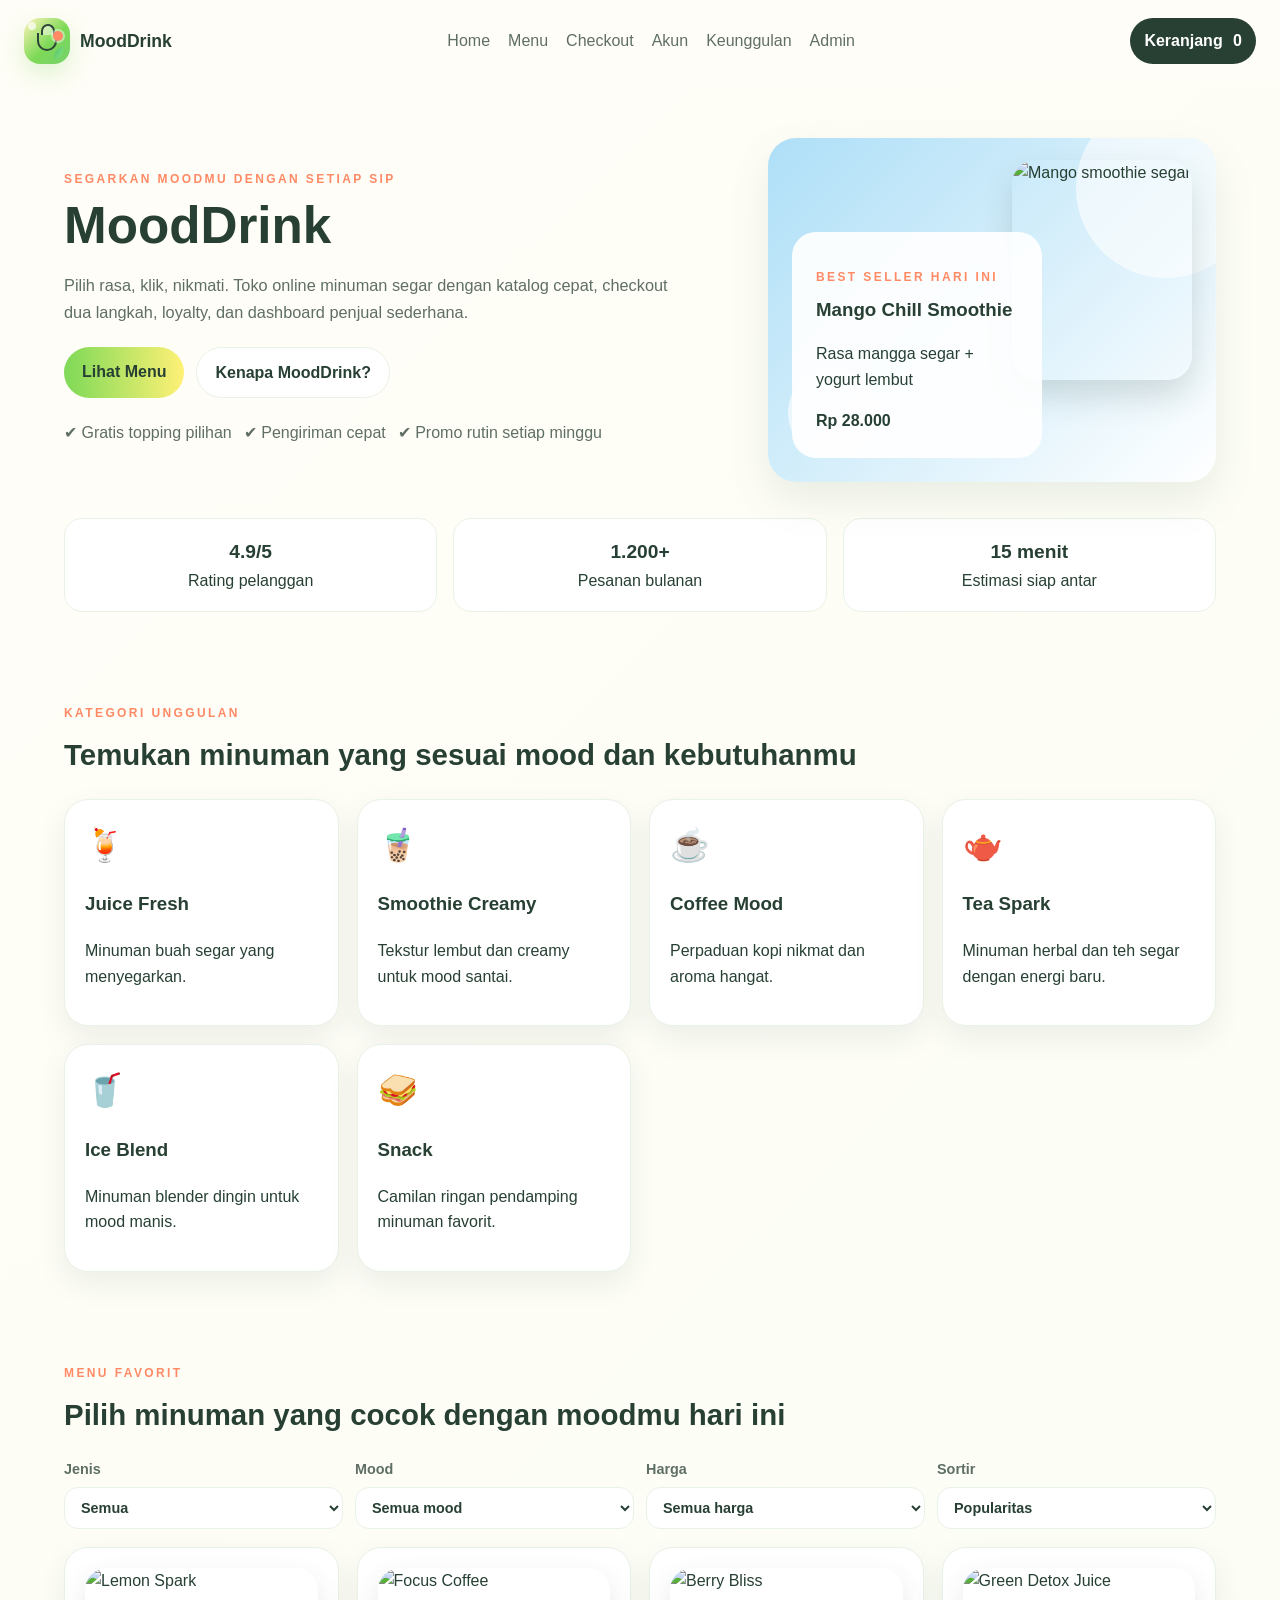
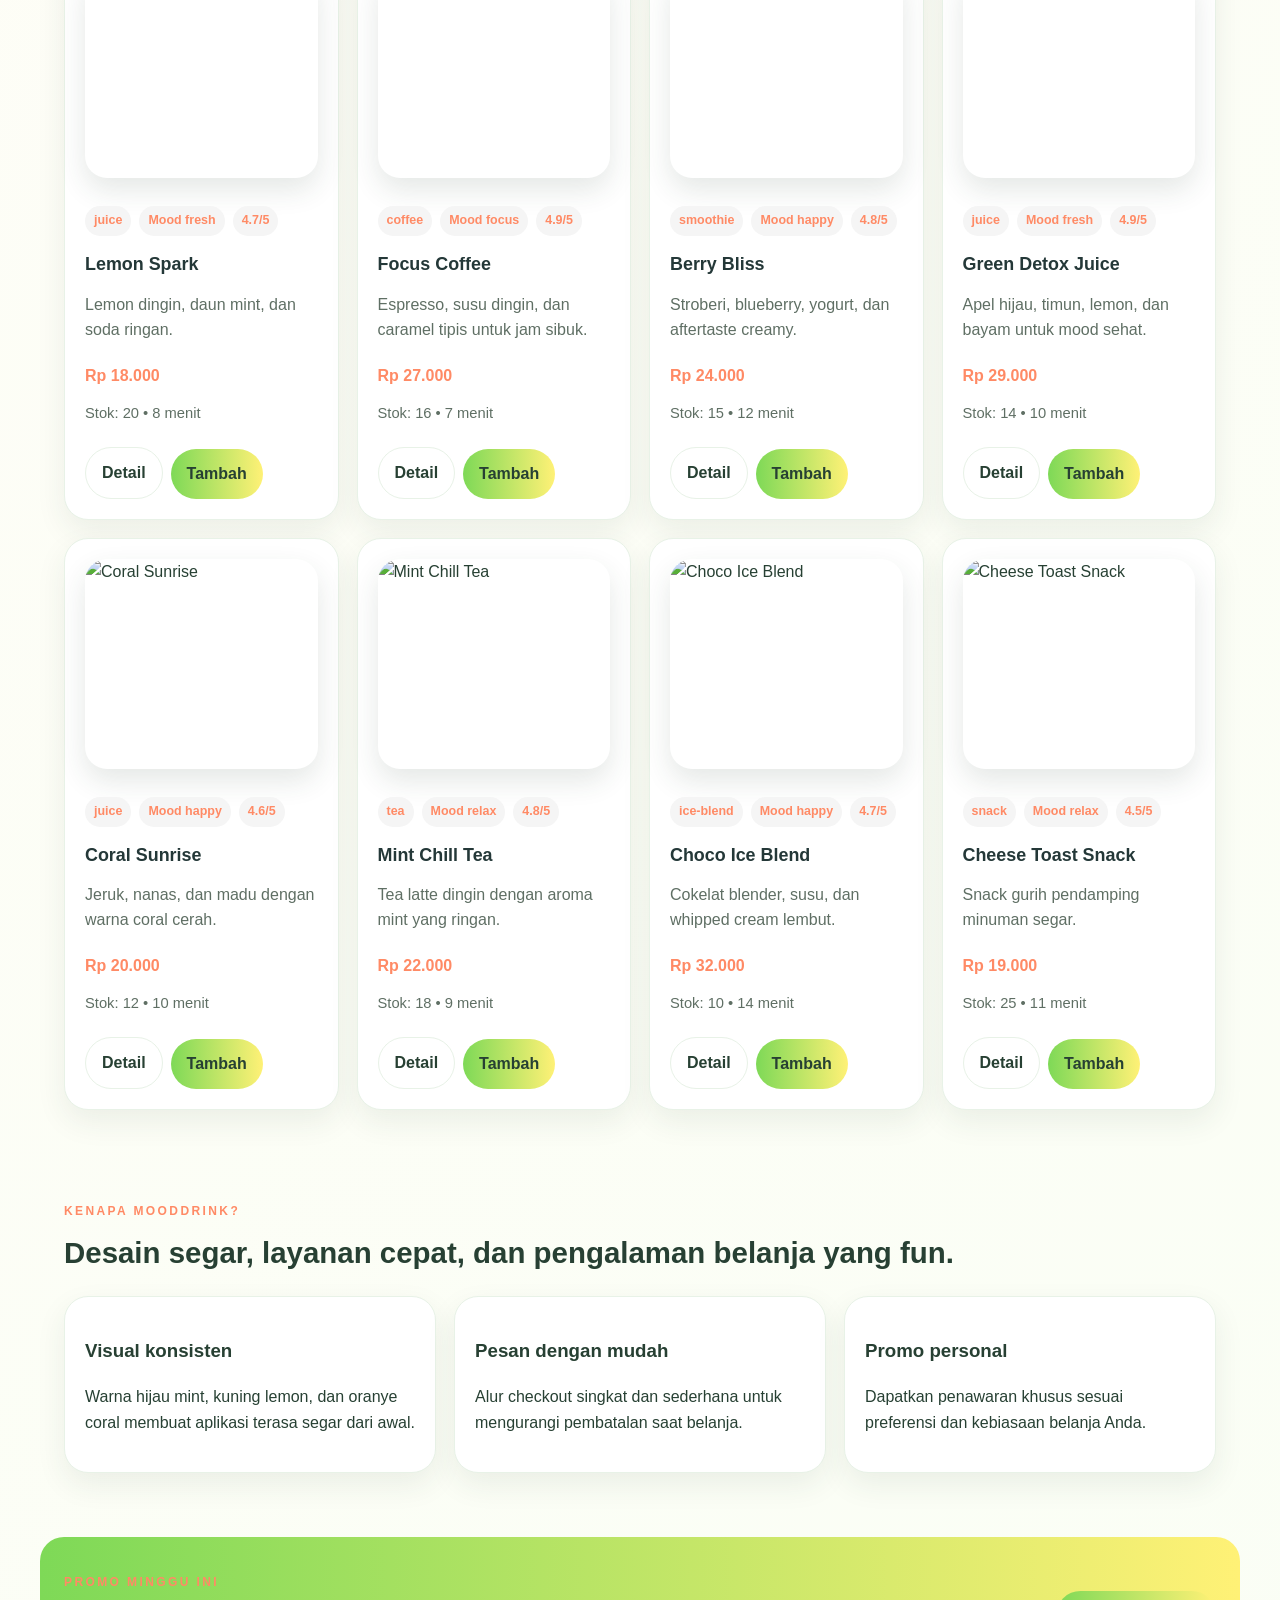
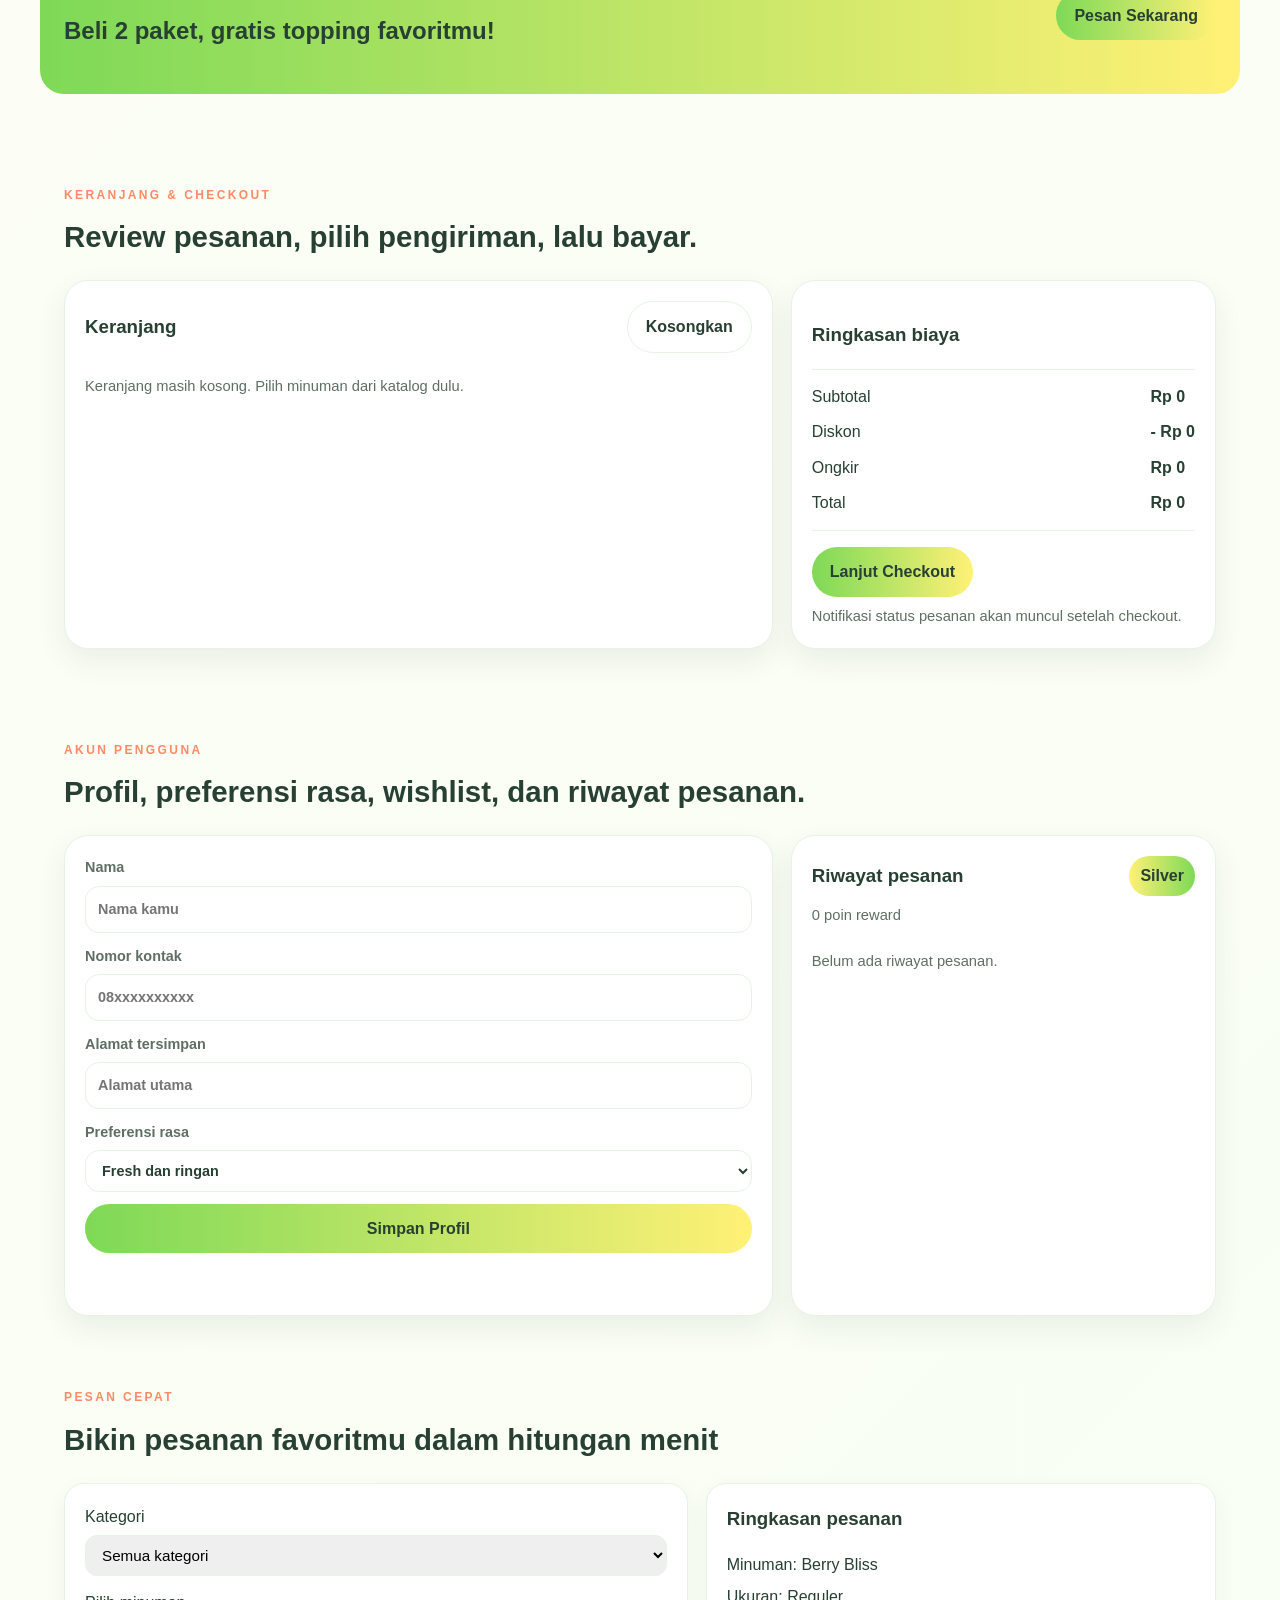
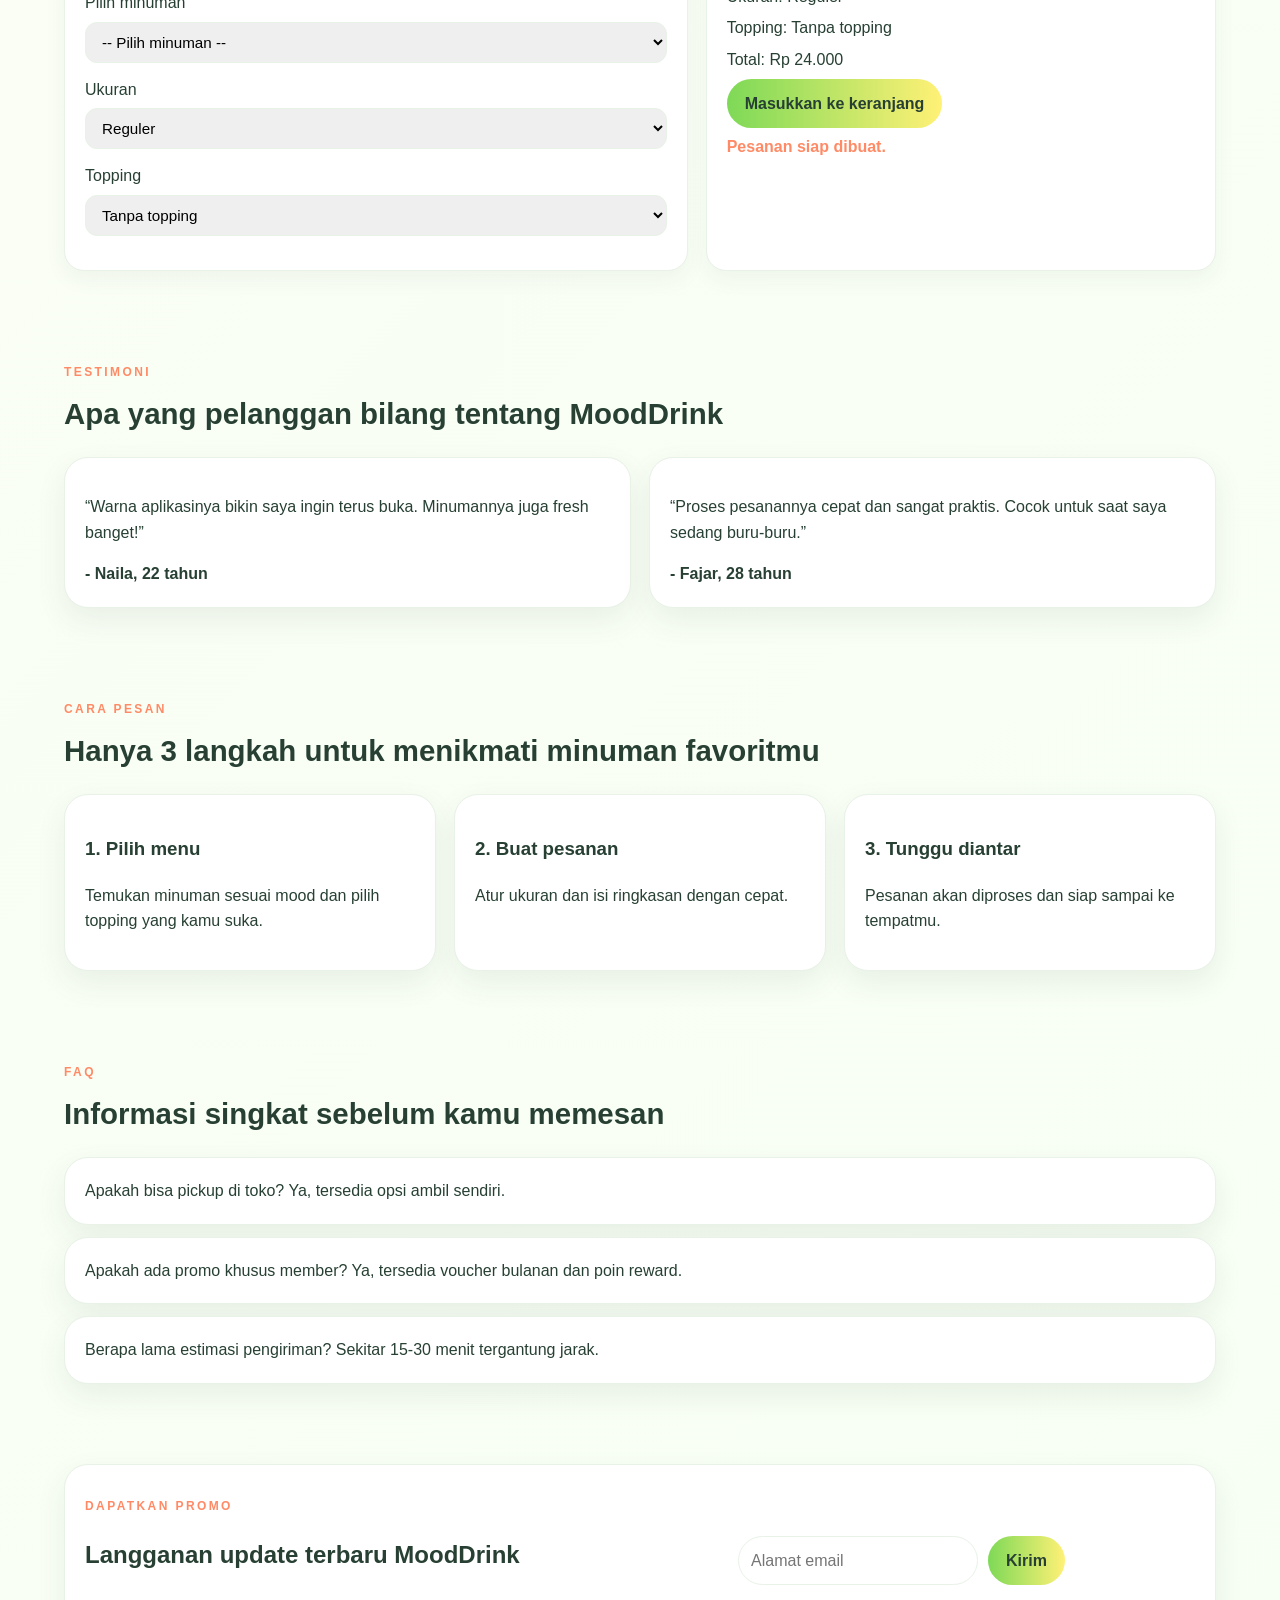
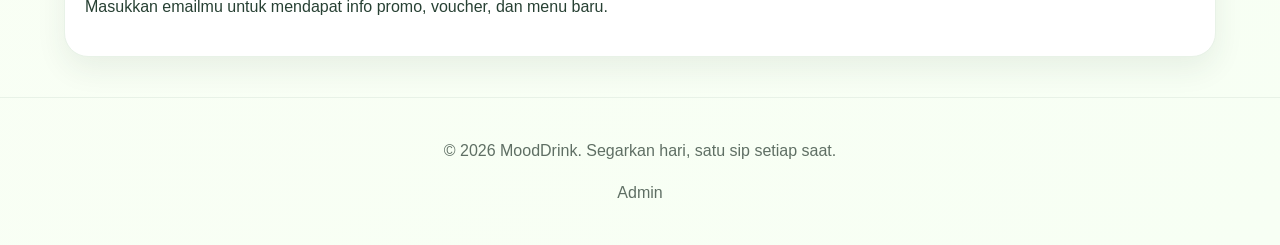
==== lamdingpage/index.html @ 5b359b13 "feat(admin): add admin panel with product and order management - Implement admin login with password" ====
<!DOCTYPE html>
<html lang="id">
  <head>
    <meta charset="UTF-8" />
    <meta name="viewport" content="width=device-width, initial-scale=1.0" />
    <title>MoodDrink | Minuman Segar, Mood Bahagia</title>
    <meta
      name="description"
      content="MoodDrink adalah toko online minuman segar dengan desain warna ceria, menu variatif, dan pemesanan praktis."
    />
    <link rel="stylesheet" href="styles.css" />
  </head>
  <body>
    <header class="topbar">
      <a class="brand" href="#home">
        <span class="brand-mark" aria-label="MoodDrink logo">
          <span class="brand-mark-cup"></span>
        </span>
        <span>MoodDrink</span>
      </a>
      <button class="menu-toggle" aria-label="Buka menu">☰</button>
      <nav class="nav-links">
        <a href="#home">Home</a>
        <a href="#menu">Menu</a>
        <a href="#checkout">Checkout</a>
        <a href="#akun">Akun</a>
        <a href="#keunggulan">Keunggulan</a>
        <a href="admin.html">Admin</a>
      </nav>
      <button class="cart-pill" id="cart-trigger" type="button">Keranjang <span id="cart-count">0</span></button>
    </header>

    <main id="home">
      <section class="hero">
        <div class="hero-copy">
          <p class="eyebrow">Segarkan moodmu dengan setiap sip</p>
          <h1>MoodDrink</h1>
          <p class="hero-text">
            Pilih rasa, klik, nikmati. Toko online minuman segar dengan katalog cepat, checkout dua langkah, loyalty, dan dashboard penjual sederhana.
          </p>
          <div class="hero-actions">
            <a class="btn btn-primary" href="#menu">Lihat Menu</a>
            <a class="btn btn-secondary" href="#keunggulan">Kenapa MoodDrink?</a>
          </div>
          <ul class="hero-highlights">
            <li>✔ Gratis topping pilihan</li>
            <li>✔ Pengiriman cepat</li>
            <li>✔ Promo rutin setiap minggu</li>
          </ul>
        </div>
        <div class="hero-card">
          <img class="hero-product-image" src="https://images.unsplash.com/photo-1622597467836-f3285f2131b8?auto=format&fit=crop&w=700&q=80" alt="Mango smoothie segar" />
          <div class="drink-bubble bubble-large"></div>
          <div class="drink-bubble bubble-small"></div>
          <div class="hero-card-inner">
            <p class="eyebrow">Best Seller Hari Ini</p>
            <h3>Mango Chill Smoothie</h3>
            <p>Rasa mangga segar + yogurt lembut</p>
            <strong>Rp 28.000</strong>
          </div>
        </div>
      </section>

      <section class="stats">
        <div><strong>4.9/5</strong><span>Rating pelanggan</span></div>
        <div><strong>1.200+</strong><span>Pesanan bulanan</span></div>
        <div><strong>15 menit</strong><span>Estimasi siap antar</span></div>
      </section>

      <section class="section categories-section">
        <div class="section-heading">
          <p class="eyebrow">Kategori unggulan</p>
          <h2>Temukan minuman yang sesuai mood dan kebutuhanmu</h2>
        </div>
        <div class="category-grid">
          <article class="category-card">
            <div class="category-icon">🍹</div>
            <h3>Juice Fresh</h3>
            <p>Minuman buah segar yang menyegarkan.</p>
          </article>
          <article class="category-card">
            <div class="category-icon">🧋</div>
            <h3>Smoothie Creamy</h3>
            <p>Tekstur lembut dan creamy untuk mood santai.</p>
          </article>
          <article class="category-card">
            <div class="category-icon">☕</div>
            <h3>Coffee Mood</h3>
            <p>Perpaduan kopi nikmat dan aroma hangat.</p>
          </article>
          <article class="category-card">
            <div class="category-icon">🫖</div>
            <h3>Tea Spark</h3>
            <p>Minuman herbal dan teh segar dengan energi baru.</p>
          </article>
          <article class="category-card">
            <div class="category-icon">🥤</div>
            <h3>Ice Blend</h3>
            <p>Minuman blender dingin untuk mood manis.</p>
          </article>
          <article class="category-card">
            <div class="category-icon">🥪</div>
            <h3>Snack</h3>
            <p>Camilan ringan pendamping minuman favorit.</p>
          </article>
        </div>
      </section>

      <section id="menu" class="section">
        <div class="section-heading">
          <p class="eyebrow">Menu favorit</p>
          <h2>Pilih minuman yang cocok dengan moodmu hari ini</h2>
        </div>
        <div class="catalog-toolbar" aria-label="Filter katalog">
          <label>
            Jenis
            <select id="catalog-category">
              <option value="">Semua</option>
              <option value="juice">Juice</option>
              <option value="smoothie">Smoothie</option>
              <option value="coffee">Coffee</option>
              <option value="tea">Tea</option>
              <option value="ice-blend">Ice Blend</option>
              <option value="snack">Snack</option>
            </select>
          </label>
          <label>
            Mood
            <select id="catalog-mood">
              <option value="">Semua mood</option>
              <option value="fresh">Fresh</option>
              <option value="focus">Focus</option>
              <option value="relax">Relax</option>
              <option value="happy">Happy</option>
            </select>
          </label>
          <label>
            Harga
            <select id="catalog-price">
              <option value="">Semua harga</option>
              <option value="under-20000">Di bawah Rp 20.000</option>
              <option value="20000-30000">Rp 20.000 - Rp 30.000</option>
              <option value="above-30000">Di atas Rp 30.000</option>
            </select>
          </label>
          <label>
            Sortir
            <select id="catalog-sort">
              <option value="popular">Popularitas</option>
              <option value="new">Terbaru</option>
              <option value="price-low">Harga termurah</option>
              <option value="price-high">Harga tertinggi</option>
              <option value="rating">Rating</option>
            </select>
          </label>
        </div>
        <div class="product-grid" id="product-grid">
          <!-- product cards will be rendered here dynamically -->
        </div>
      </section>

      <section id="keunggulan" class="section features-section">
        <div class="section-heading">
          <p class="eyebrow">Kenapa MoodDrink?</p>
          <h2>Desain segar, layanan cepat, dan pengalaman belanja yang fun.</h2>
        </div>
        <div class="feature-grid">
          <article class="feature-card">
            <h3>Visual konsisten</h3>
            <p>Warna hijau mint, kuning lemon, dan oranye coral membuat aplikasi terasa segar dari awal.</p>
          </article>
          <article class="feature-card">
            <h3>Pesan dengan mudah</h3>
            <p>Alur checkout singkat dan sederhana untuk mengurangi pembatalan saat belanja.</p>
          </article>
          <article class="feature-card">
            <h3>Promo personal</h3>
            <p>Dapatkan penawaran khusus sesuai preferensi dan kebiasaan belanja Anda.</p>
          </article>
        </div>
      </section>

      <section id="order" class="promo-banner">
        <div>
          <p class="eyebrow">Promo minggu ini</p>
          <h2>Beli 2 paket, gratis topping favoritmu!</h2>
        </div>
        <a class="btn btn-primary" href="#home">Pesan Sekarang</a>
      </section>

      <section id="checkout" class="section checkout-section">
        <div class="section-heading">
          <p class="eyebrow">Keranjang & checkout</p>
          <h2>Review pesanan, pilih pengiriman, lalu bayar.</h2>
        </div>
        <div class="checkout-layout">
          <div class="cart-panel">
            <div class="panel-title-row">
              <h3>Keranjang</h3>
              <button class="btn btn-secondary" id="clear-cart-btn" type="button">Kosongkan</button>
            </div>
            <div id="cart-list" class="cart-list"></div>
          </div>
          <div class="checkout-card">
            <h3>Ringkasan biaya</h3>
            <div class="price-lines">
              <span>Subtotal</span><strong id="cart-subtotal">Rp 0</strong>
              <span>Diskon</span><strong id="cart-discount">Rp 0</strong>
              <span>Ongkir</span><strong id="cart-delivery">Rp 0</strong>
              <span>Total</span><strong id="cart-grand-total">Rp 0</strong>
            </div>
            <button class="btn btn-primary" id="checkout-trigger" type="button">Lanjut Checkout</button>
            <p class="mini-note" id="notification-message">Notifikasi status pesanan akan muncul setelah checkout.</p>
          </div>
        </div>
      </section>

      <section id="akun" class="section account-section">
        <div class="section-heading">
          <p class="eyebrow">Akun pengguna</p>
          <h2>Profil, preferensi rasa, wishlist, dan riwayat pesanan.</h2>
        </div>
        <div class="account-layout">
          <form id="profile-form" class="profile-card">
            <label>Nama
              <input type="text" name="profileName" placeholder="Nama kamu" />
            </label>
            <label>Nomor kontak
              <input type="tel" name="profilePhone" placeholder="08xxxxxxxxxx" />
            </label>
            <label>Alamat tersimpan
              <input type="text" name="profileAddress" placeholder="Alamat utama" />
            </label>
            <label>Preferensi rasa
              <select name="profileTaste">
                <option value="fresh">Fresh dan ringan</option>
                <option value="creamy">Creamy</option>
                <option value="coffee">Kopi kuat</option>
                <option value="less-sugar">Less sugar</option>
              </select>
            </label>
            <button class="btn btn-primary" type="submit">Simpan Profil</button>
            <p class="order-message" id="profile-message"></p>
          </form>
          <div class="history-card">
            <div class="panel-title-row">
              <h3>Riwayat pesanan</h3>
              <span class="loyalty-badge" id="loyalty-badge">Silver</span>
            </div>
            <p class="mini-note" id="points-summary">0 poin reward</p>
            <div id="history-list" class="history-list"></div>
          </div>
        </div>
      </section>

      <section class="section order-section">
        <div class="section-heading">
          <p class="eyebrow">Pesan cepat</p>
          <h2>Bikin pesanan favoritmu dalam hitungan menit</h2>
        </div>
        <div class="order-layout">
          <div class="order-panel">
            <div class="select-group">
              <label for="category-select">Kategori</label>
              <select id="category-select">
                <option value="">Semua kategori</option>
                <option value="juice">Juice Fresh</option>
                <option value="smoothie">Smoothie Creamy</option>
                <option value="coffee">Coffee Mood</option>
                <option value="tea">Tea Spark</option>
                <option value="ice-blend">Ice Blend</option>
                <option value="snack">Snack</option>
              </select>
            </div>
            <div class="select-group">
              <label for="drink-select">Pilih minuman</label>
              <select id="drink-select">
                <option value="">-- Pilih minuman --</option>
              </select>
            </div>
            <div class="select-group">
              <label for="size-select">Ukuran</label>
              <select id="size-select">
                <option value="regular">Reguler</option>
                <option value="large">Large (+Rp 4.000)</option>
              </select>
            </div>
            <div class="select-group">
              <label for="topping-select">Topping</label>
              <select id="topping-select">
                <option value="none">Tanpa topping</option>
                <option value="boba">Boba (+Rp 3.000)</option>
                <option value="cream">Whipped Cream (+Rp 5.000)</option>
                <option value="jelly">Fruit Jelly (+Rp 4.000)</option>
              </select>
            </div>
          </div>
          <div class="order-summary">
            <h3>Ringkasan pesanan</h3>
            <p id="summary-item">Minuman: Berry Bliss</p>
            <p id="summary-size">Ukuran: Reguler</p>
            <p id="summary-topping">Topping: Tanpa topping</p>
            <p id="summary-total">Total: Rp 24.000</p>
            <button class="btn btn-primary" id="add-order-btn" type="button">Masukkan ke keranjang</button>
            <p id="order-message" class="order-message">Pesanan siap dibuat.</p>
          </div>
        </div>
      </section>

      <section id="testimoni" class="section">
        <div class="section-heading">
          <p class="eyebrow">Testimoni</p>
          <h2>Apa yang pelanggan bilang tentang MoodDrink</h2>
        </div>
        <div class="testimonial-grid">
          <article class="testimonial-card">
            <p>“Warna aplikasinya bikin saya ingin terus buka. Minumannya juga fresh banget!”</p>
            <strong>- Naila, 22 tahun</strong>
          </article>
          <article class="testimonial-card">
            <p>“Proses pesanannya cepat dan sangat praktis. Cocok untuk saat saya sedang buru-buru.”</p>
            <strong>- Fajar, 28 tahun</strong>
          </article>
        </div>
      </section>

      <section class="section steps-section">
        <div class="section-heading">
          <p class="eyebrow">Cara pesan</p>
          <h2>Hanya 3 langkah untuk menikmati minuman favoritmu</h2>
        </div>
        <div class="step-grid">
          <article class="step-card">
            <h3>1. Pilih menu</h3>
            <p>Temukan minuman sesuai mood dan pilih topping yang kamu suka.</p>
          </article>
          <article class="step-card">
            <h3>2. Buat pesanan</h3>
            <p>Atur ukuran dan isi ringkasan dengan cepat.</p>
          </article>
          <article class="step-card">
            <h3>3. Tunggu diantar</h3>
            <p>Pesanan akan diproses dan siap sampai ke tempatmu.</p>
          </article>
        </div>
      </section>

      <section class="section faq-section">
        <div class="section-heading">
          <p class="eyebrow">FAQ</p>
          <h2>Informasi singkat sebelum kamu memesan</h2>
        </div>
        <div class="faq-list">
          <div class="faq-item">Apakah bisa pickup di toko? Ya, tersedia opsi ambil sendiri.</div>
          <div class="faq-item">Apakah ada promo khusus member? Ya, tersedia voucher bulanan dan poin reward.</div>
          <div class="faq-item">Berapa lama estimasi pengiriman? Sekitar 15-30 menit tergantung jarak.</div>
        </div>
      </section>

      <section class="section newsletter-section">
        <div class="newsletter-card">
          <div>
            <p class="eyebrow">Dapatkan promo</p>
            <h2>Langganan update terbaru MoodDrink</h2>
            <p>Masukkan emailmu untuk mendapat info promo, voucher, dan menu baru.</p>
          </div>
          <form id="subscribe-form" class="subscribe-form">
            <input type="email" name="email" placeholder="Alamat email" required />
            <button class="btn btn-primary" type="submit">Kirim</button>
          </form>
          <p id="subscribe-message" class="subscribe-message"></p>
        </div>
      </section>
    </main>

    <footer class="footer">
      <p>© <span id="year"></span> MoodDrink. Segarkan hari, satu sip setiap saat.</p>
      <p><a href="admin.html">Admin</a></p>
    </footer>

    <div class="modal-overlay" id="checkout-modal" aria-hidden="true">
      <div class="modal-box">
        <button class="modal-close" id="modal-close" type="button" aria-label="Tutup">×</button>
        <h3>Checkout Ringkas</h3>
        <form id="checkout-form">
          <label>Nama
            <input type="text" name="name" placeholder="Nama penerima" required />
          </label>
          <label>Nomor kontak
            <input type="tel" name="phone" placeholder="Nomor WhatsApp" required />
          </label>
          <label>Alamat
            <input type="text" name="address" placeholder="Alamat lengkap" required />
          </label>
          <label>Metode pengiriman
            <select name="fulfillment" id="fulfillment-select">
              <option value="delivery">Delivery</option>
              <option value="pickup">Pickup di outlet</option>
            </select>
          </label>
          <label>Estimasi jarak
            <select name="distance" id="distance-select">
              <option value="near">0-3 km</option>
              <option value="mid">3-6 km</option>
              <option value="far">6-10 km</option>
            </select>
          </label>
          <label>Kode promo
            <input type="text" name="promo" placeholder="MOODDAY / TOPPING" />
          </label>
          <label>Pembayaran
            <select name="payment">
              <option value="e-wallet">E-Wallet</option>
              <option value="transfer">Transfer Bank</option>
              <option value="cod">COD</option>
              <option value="card">Kartu</option>
            </select>
          </label>
          <div class="checkout-preview" id="checkout-preview">Total sementara: Rp 0</div>
          <button class="btn btn-primary" type="submit">Konfirmasi Pesanan</button>
        </form>
      </div>
    </div>

    <div class="modal-overlay" id="product-modal" aria-hidden="true">
      <div class="modal-box">
        <button class="modal-close" id="product-modal-close" type="button" aria-label="Tutup">×</button>
        <h3 id="product-modal-title">Nama Produk</h3>
        <img id="product-modal-image" class="modal-product-image" src="" alt="" />
        <p id="product-modal-desc">Deskripsi singkat produk.</p>
        <p id="product-modal-meta" class="mini-note">Mood fresh • 15 menit</p>
        <p id="product-modal-price"><strong>Rp 0</strong></p>
        <div class="variant-grid">
          <label>Ukuran
            <select id="modal-size-select">
              <option value="regular">Reguler</option>
              <option value="large">Large (+Rp 4.000)</option>
            </select>
          </label>
          <label>Gula
            <select id="modal-sugar-select">
              <option value="normal">Normal</option>
              <option value="less">Less sugar</option>
              <option value="no-sugar">Tanpa gula</option>
            </select>
          </label>
          <label>Es
            <select id="modal-ice-select">
              <option value="normal">Normal</option>
              <option value="less">Less ice</option>
              <option value="extra">Extra ice</option>
            </select>
          </label>
          <label>Topping
            <select id="modal-topping-select">
              <option value="none">Tanpa topping</option>
              <option value="boba">Boba (+Rp 3.000)</option>
              <option value="cream">Whipped Cream (+Rp 5.000)</option>
              <option value="jelly">Fruit Jelly (+Rp 4.000)</option>
            </select>
          </label>
        </div>
        <div style="display:flex;gap:10px;margin-top:12px;">
          <button class="btn btn-primary modal-add-btn" id="product-modal-add">Tambah ke keranjang</button>
          <button class="btn btn-secondary" id="product-modal-close-2">Tutup</button>
        </div>
      </div>
    </div>

    <script src="script.js"></script>
  </body>
</html>
---- lamdingpage/styles.css ----
:root {
  --mint: #7ed957;
  --lemon: #fff176;
  --coral: #ff8a65;
  --sky: #aedff7;
  --cream: #fffdf7;
  --text: #274033;
  --muted: #5f6f64;
  --border: #e8f2e7;
  --shadow: 0 12px 30px rgba(39, 64, 51, 0.08);
}

* { box-sizing: border-box; }
html { scroll-behavior: smooth; }
body {
  margin: 0;
  font-family: Arial, Helvetica, sans-serif;
  background: linear-gradient(135deg, var(--cream), #f7fff4);
  color: var(--text);
  line-height: 1.6;
}
a { text-decoration: none; color: inherit; }
button, input, select { font: inherit; }

.topbar {
  display: flex;
  justify-content: space-between;
  align-items: center;
  padding: 18px 24px;
  position: sticky;
  top: 0;
  background: rgba(255, 253, 247, 0.95);
  backdrop-filter: blur(8px);
  z-index: 100;
}

.brand { display: flex; align-items: center; gap: 10px; font-weight: 700; font-size: 1.1rem; }
.brand-mark {
  display: inline-flex;
  align-items: center;
  justify-content: center;
  width: 46px; height: 46px;
  border-radius: 16px;
  background: linear-gradient(135deg, #fff4b8 0%, var(--mint) 55%, #74d16b 100%);
  box-shadow: 0 10px 24px rgba(126, 217, 87, 0.25);
  position: relative;
  overflow: hidden;
}
.brand-mark-cup {
  width: 20px; height: 18px;
  border: 2px solid #2d4538;
  border-radius: 0 0 10px 10px;
  border-top: 0;
  position: relative;
  transform: translateY(1px);
}
.brand-mark-cup::before {
  content: '';
  position: absolute;
  top: -9px; left: 2px;
  width: 10px; height: 9px;
  border-top: 2px solid #2d4538;
  border-left: 2px solid #2d4538;
  border-right: 2px solid #2d4538;
  border-radius: 8px 8px 0 0;
  background: rgba(255,255,255,0.45);
}
.brand-mark-cup::after {
  content: '';
  position: absolute;
  top: -2px; right: -8px;
  width: 10px; height: 10px;
  border-radius: 50%;
  background: var(--coral);
  box-shadow: 0 0 0 2px rgba(255,255,255,0.45);
}
.brand-mark::before {
  content: '';
  position: absolute;
  bottom: 6px; right: 5px;
  width: 12px; height: 10px;
  background: linear-gradient(135deg, #4fbf6f, #8be77b);
  border-radius: 12px 0 12px 0;
  transform: rotate(-18deg);
}
.brand-mark::after {
  content: '';
  position: absolute;
  top: 4px; left: 4px;
  width: 8px; height: 8px;
  border-radius: 50%;
  background: rgba(255,255,255,0.7);
}
.nav-links { display: flex; gap: 18px; color: var(--muted); }
.cart-pill {
  border: none;
  border-radius: 999px;
  padding: 10px 14px;
  background: var(--text);
  color: white;
  font-weight: 700;
  cursor: pointer;
}
.cart-pill span { margin-left: 6px; }
.menu-toggle { display: none; border: none; background: none; font-size: 1.3rem; }

.hero {
  display: grid;
  grid-template-columns: 1.2fr 0.8fr;
  gap: 32px;
  padding: 56px 24px 36px;
  align-items: center;
  max-width: 1200px;
  margin: 0 auto;
}
.eyebrow {
  text-transform: uppercase;
  letter-spacing: 0.2em;
  font-size: 0.75rem;
  font-weight: 700;
  color: var(--coral);
  margin-bottom: 8px;
}
.hero h1 { font-size: clamp(2rem, 4vw, 3.2rem); line-height: 1.15; margin: 0 0 14px; }
.hero-text { font-size: 1.02rem; color: var(--muted); max-width: 620px; }
.hero-actions { display: flex; gap: 12px; flex-wrap: wrap; margin: 22px 0; }
.btn {
  display: inline-block;
  padding: 12px 18px;
  border-radius: 999px;
  font-weight: 700;
  border: none;
  cursor: pointer;
}
.btn-primary { background: linear-gradient(90deg, var(--mint), var(--lemon)); color: var(--text); }
.btn-secondary { border: 1px solid var(--border); background: white; color: var(--text); }
.hero-highlights { list-style: none; padding: 0; display: flex; flex-wrap: wrap; gap: 12px; color: var(--muted); }
.hero-card {
  background: linear-gradient(135deg, var(--sky), white);
  padding: 24px;
  border-radius: 28px;
  min-height: 320px;
  position: relative;
  overflow: hidden;
  box-shadow: 0 18px 40px rgba(87, 122, 93, 0.12);
}
.drink-bubble { position: absolute; border-radius: 50%; background: rgba(255,255,255,0.6); }
.bubble-large { width: 180px; height: 180px; top: -40px; right: -40px; }
.bubble-small { width: 90px; height: 90px; bottom: 24px; left: 20px; }
.hero-product-image {
  position: absolute;
  inset: 22px 24px auto auto;
  width: 180px;
  height: 220px;
  object-fit: cover;
  border-radius: 24px;
  box-shadow: 0 16px 32px rgba(39, 64, 51, 0.16);
  z-index: 1;
}
.hero-card-inner {
  position: relative;
  z-index: 1;
  background: rgba(255,255,255,0.92);
  border-radius: 24px;
  padding: 24px;
  margin-top: 70px;
  margin-right: 50px;
  max-width: 250px;
}
.hero-card-inner h3 { margin: 0 0 6px; }
.hero-card-inner p, .hero-card-inner span, .hero-card-inner strong { display: block; }

.stats { display: grid; grid-template-columns: repeat(3, 1fr); gap: 16px; max-width: 1200px; margin: 0 auto 40px; padding: 0 24px; }
.stats > div { background: white; padding: 18px; border-radius: 18px; text-align: center; border: 1px solid var(--border); }
.stats strong { display: block; font-size: 1.2rem; }

.section { max-width: 1200px; margin: 0 auto; padding: 40px 24px; }
.section-heading { margin-bottom: 20px; }
.section-heading h2 { margin: 0; font-size: clamp(1.4rem, 2.3vw, 1.9rem); }
.product-grid, .feature-grid, .testimonial-grid, .category-grid, .step-grid { display: grid; gap: 18px; }
.product-grid { grid-template-columns: repeat(4, 1fr); }
.feature-grid { grid-template-columns: repeat(3, 1fr); }
.testimonial-grid { grid-template-columns: repeat(2, 1fr); }
.category-grid { grid-template-columns: repeat(4, 1fr); }
.step-grid { grid-template-columns: repeat(3, 1fr); }
.product-card, .feature-card, .testimonial-card, .faq-item, .category-card, .step-card, .newsletter-card, .cart-panel, .checkout-card, .profile-card, .history-card {
  background: white;
  border: 1px solid var(--border);
  border-radius: 24px;
  padding: 20px;
  box-shadow: var(--shadow);
}
.product-card {
  display: flex;
  flex-direction: column;
  gap: 14px;
  align-items: stretch;
  min-height: 380px;
  transition: transform 220ms ease, box-shadow 220ms ease;
}
.product-card:hover {
  transform: translateY(-8px);
  box-shadow: 0 24px 40px rgba(39, 64, 51, 0.14);
}
.product-card h3 { margin: 0; font-size: 1.12rem; color: #243838; }
.product-card p { margin: 0; color: #5f6f64; line-height: 1.55; }
.product-card span { display: inline-block; font-weight: 700; color: var(--coral); margin-top: 6px; }
.product-meta { display: flex; flex-wrap: wrap; gap: 8px; }
.tag {
  display: inline-flex;
  align-items: center;
  width: fit-content;
  border-radius: 999px;
  background: #f5f5f5;
  color: var(--muted);
  font-size: 0.78rem;
  font-weight: 700;
  padding: 5px 9px;
}
.product-thumb {
  width: 100%;
  height: 210px;
  object-fit: cover;
  border-radius: 22px;
  margin-bottom: 8px;
  box-shadow: 0 12px 28px rgba(39, 64, 51, 0.12);
}
.product-card .btn {
  margin-top: auto;
  padding: 12px 16px;
}
.add-btn { margin-top: auto; width: fit-content; }
.category-icon { font-size: 2rem; }
.catalog-toolbar {
  display: grid;
  grid-template-columns: repeat(4, 1fr);
  gap: 12px;
  margin-bottom: 18px;
}
.catalog-toolbar label, .profile-card label, .variant-grid label {
  display: grid;
  gap: 6px;
  color: var(--muted);
  font-weight: 700;
  font-size: 0.9rem;
}
.catalog-toolbar select, .profile-card input, .profile-card select, .variant-grid select {
  border: 1px solid var(--border);
  border-radius: 14px;
  padding: 11px 12px;
  background: white;
  color: var(--text);
}
.newsletter-card { display: flex; align-items: center; justify-content: space-between; gap: 20px; }
.subscribe-form { display: flex; gap: 10px; flex-wrap: wrap; }
.subscribe-form input { min-width: 240px; padding: 10px 12px; border-radius: 999px; border: 1px solid var(--border); }
.subscribe-message { color: var(--coral); font-weight: 700; margin-top: 8px; }

.promo-banner {
  max-width: 1200px; margin: 24px auto 40px; padding: 24px; border-radius: 24px;
  background: linear-gradient(90deg, var(--mint), var(--lemon));
  display: flex; align-items: center; justify-content: space-between; gap: 16px;
}
.order-section { padding-top: 20px; }
.order-layout { display: grid; grid-template-columns: 1.1fr 0.9fr; gap: 18px; }
.order-panel, .order-summary { background: white; border: 1px solid var(--border); border-radius: 20px; padding: 20px; box-shadow: 0 8px 22px rgba(39, 64, 51, 0.05); }
.select-group { display: flex; flex-direction: column; gap: 6px; margin-bottom: 14px; }
.select-group select { padding: 10px 12px; border-radius: 12px; border: 1px solid var(--border); font-size: 0.95rem; }
.order-summary h3 { margin-top: 0; }
.order-summary p { margin: 6px 0; }
.order-message { color: var(--coral); font-weight: 700; margin-top: 14px; }

.faq-list { display: grid; gap: 12px; }

.checkout-layout, .account-layout {
  display: grid;
  grid-template-columns: minmax(0, 1.25fr) minmax(300px, 0.75fr);
  gap: 18px;
}
.panel-title-row {
  display: flex;
  justify-content: space-between;
  align-items: center;
  gap: 12px;
}
.panel-title-row h3 { margin: 0; }
.cart-list, .history-list { display: grid; gap: 12px; margin-top: 14px; }
.cart-item, .history-item {
  display: grid;
  grid-template-columns: 1fr auto;
  gap: 12px;
  align-items: center;
  padding: 12px;
  border: 1px solid var(--border);
  border-radius: 16px;
  background: #fffefb;
}
.cart-actions {
  display: inline-grid;
  grid-template-columns: 34px 34px 34px;
  gap: 6px;
  align-items: center;
}
.qty-btn {
  width: 34px;
  height: 34px;
  border: 1px solid var(--border);
  border-radius: 50%;
  background: white;
  cursor: pointer;
  font-weight: 800;
}
.price-lines {
  display: grid;
  grid-template-columns: 1fr auto;
  gap: 10px 12px;
  padding: 14px 0;
  border-top: 1px solid var(--border);
  border-bottom: 1px solid var(--border);
  margin: 12px 0 16px;
}
.mini-note { color: var(--muted); font-size: 0.92rem; margin: 8px 0 0; }
.profile-card { display: grid; gap: 12px; }
.loyalty-badge {
  border-radius: 999px;
  background: linear-gradient(90deg, var(--lemon), var(--mint));
  padding: 7px 11px;
  font-weight: 800;
}
.checkout-preview {
  background: #f7fff4;
  border: 1px solid var(--border);
  border-radius: 14px;
  padding: 10px 12px;
  font-weight: 800;
}
.modal-product-image {
  width: 100%;
  height: 220px;
  object-fit: cover;
  border-radius: 18px;
  margin: 8px 0 12px;
}
.variant-grid {
  display: grid;
  grid-template-columns: repeat(2, 1fr);
  gap: 10px;
  margin-top: 12px;
}

.modal-overlay {
  position: fixed; inset: 0; background: rgba(8, 20, 16, 0.45); display: none; align-items: center; justify-content: center; padding: 20px; z-index: 200;
}
.modal-overlay.active { display: flex; }
.modal-box { background: white; border-radius: 24px; padding: 24px; width: min(560px, 100%); max-height: calc(100vh - 40px); overflow: auto; position: relative; }
.modal-close { position: absolute; top: 12px; right: 14px; border: none; background: none; font-size: 1.3rem; cursor: pointer; }
.modal-box form { display: grid; gap: 12px; }
.modal-box label { display: grid; gap: 6px; font-weight: 600; }
.modal-box input, .modal-box select { padding: 10px 12px; border-radius: 12px; border: 1px solid var(--border); }

/* Product card micro-interactions */
.product-card { transition: transform 220ms ease, box-shadow 220ms ease; }
.product-card:hover { transform: translateY(-6px) scale(1.01); box-shadow: 0 20px 40px rgba(39,64,51,0.12); }

/* Product modal specific */
#product-modal .modal-box { animation: scaleIn 220ms ease; }
@keyframes scaleIn { from { transform: scale(0.96); opacity: 0; } to { transform: scale(1); opacity: 1; } }

/* subtle entrance for hero elements */
.hero-copy, .hero-card { transform-origin: center; animation: floatIn 480ms cubic-bezier(.2,.9,.24,1); }
@keyframes floatIn { from { transform: translateY(6px); opacity: 0; } to { transform: translateY(0); opacity: 1; } }

.footer { text-align: center; padding: 24px; color: var(--muted); border-top: 1px solid var(--border); }

@media (max-width: 860px) {
  .hero, .product-grid, .feature-grid, .testimonial-grid, .stats, .category-grid, .step-grid, .catalog-toolbar { grid-template-columns: 1fr 1fr; }
  .hero { grid-template-columns: 1fr; }
  .checkout-layout, .account-layout { grid-template-columns: 1fr; }
  .newsletter-card { flex-direction: column; align-items: flex-start; }
}
@media (max-width: 640px) {
  .menu-toggle { display: block; }
  .nav-links { display: none; position: absolute; top: 60px; right: 16px; flex-direction: column; background: white; padding: 12px; border-radius: 12px; border: 1px solid var(--border); }
  .nav-links.active { display: flex; }
  .cart-pill { display: none; }
  .hero, .product-grid, .feature-grid, .testimonial-grid, .stats, .promo-banner, .category-grid, .step-grid, .catalog-toolbar, .variant-grid { grid-template-columns: 1fr; }
  .promo-banner { display: block; }
  .order-layout { grid-template-columns: 1fr; }
  .cart-item, .history-item { grid-template-columns: 1fr; }
  .subscribe-form { flex-direction: column; width: 100%; }
  .subscribe-form input { min-width: 100%; }
  .hero-product-image { position: relative; inset: auto; width: 100%; height: 180px; margin-bottom: 12px; }
  .hero-card-inner { margin: 0; max-width: none; }
}
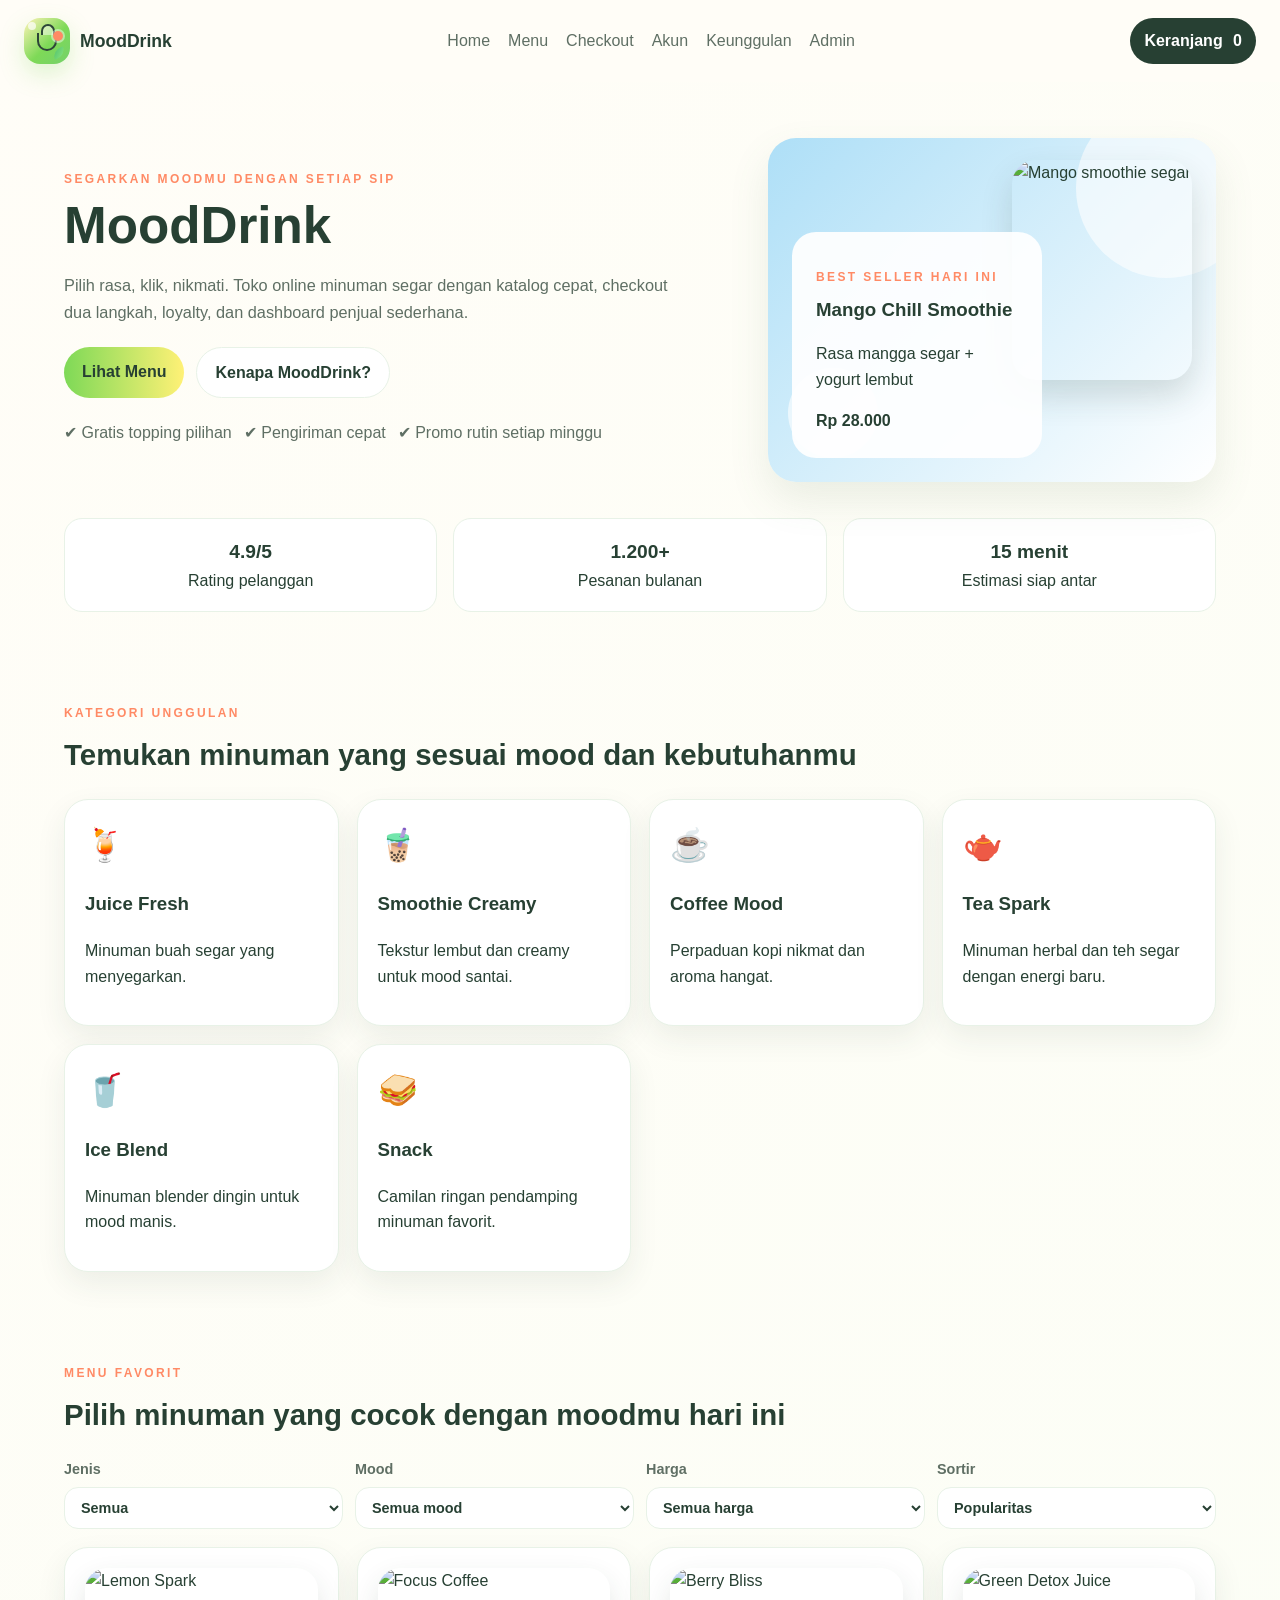
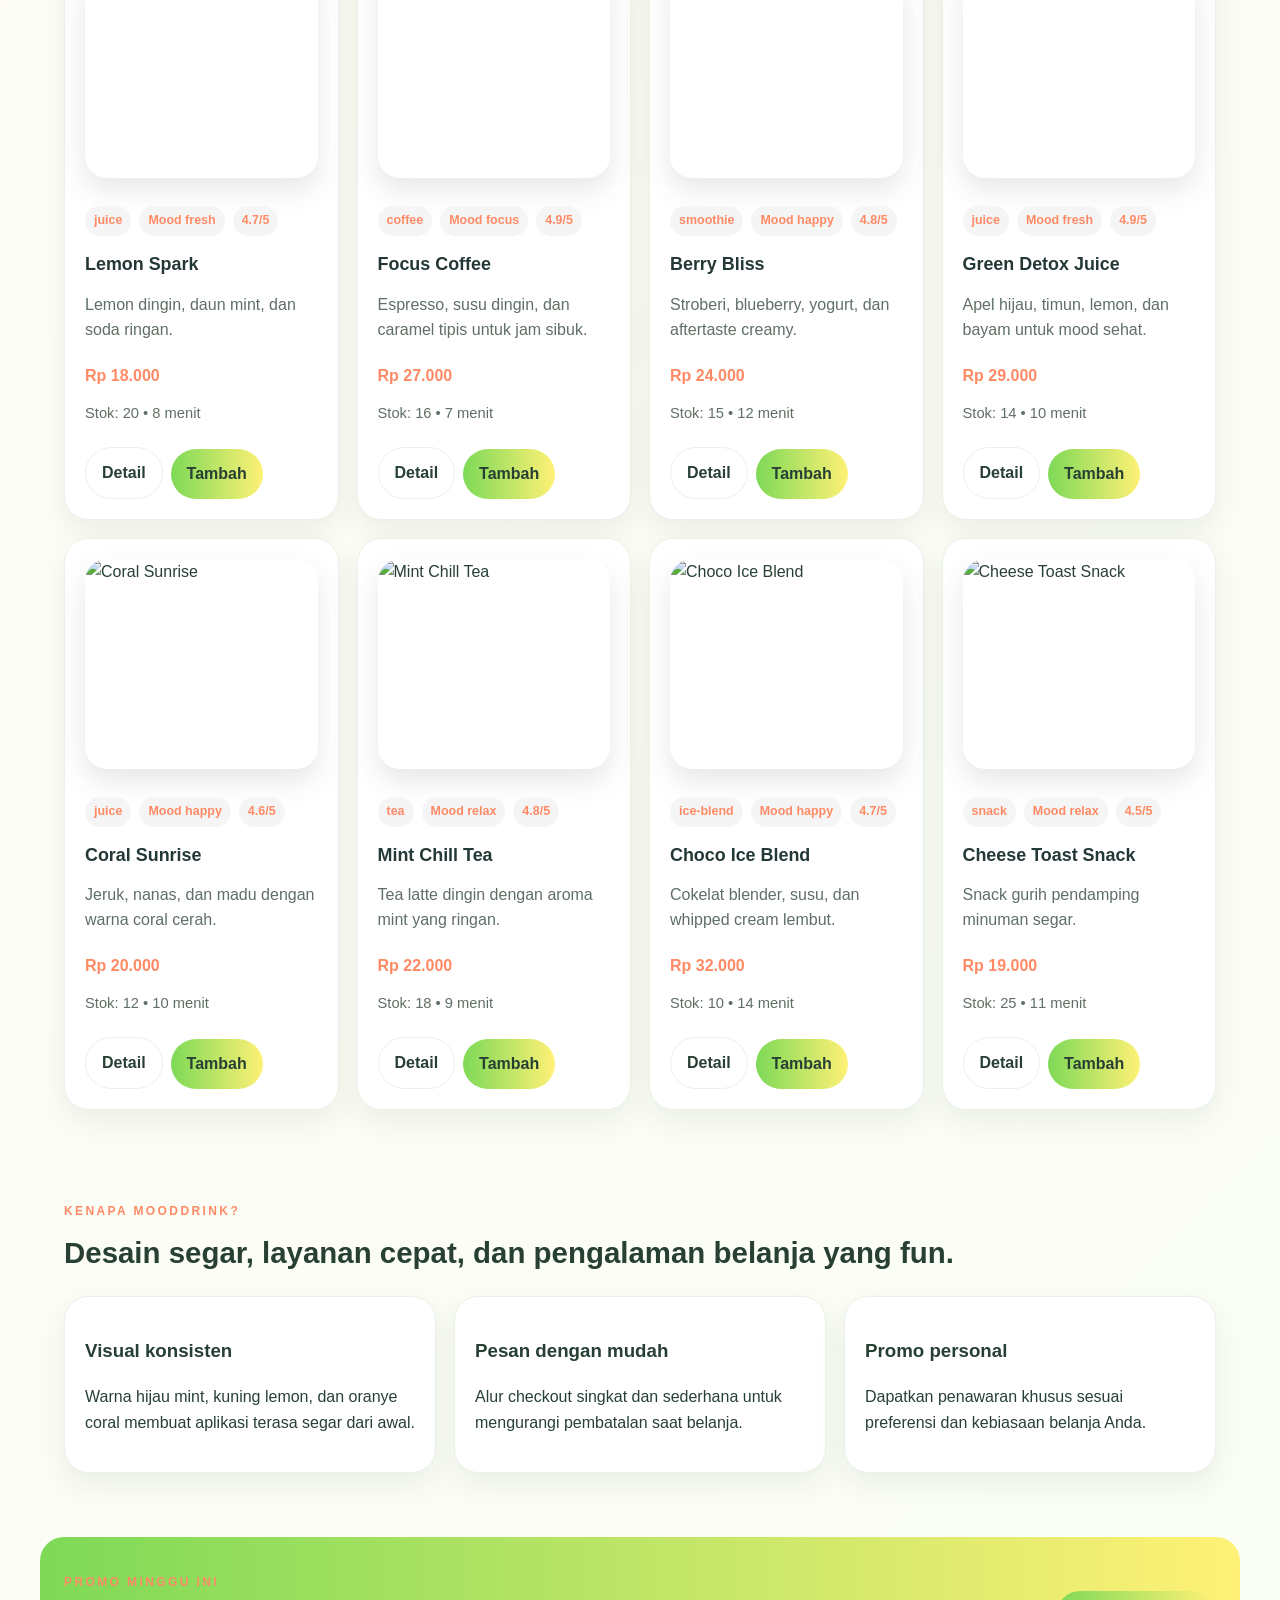
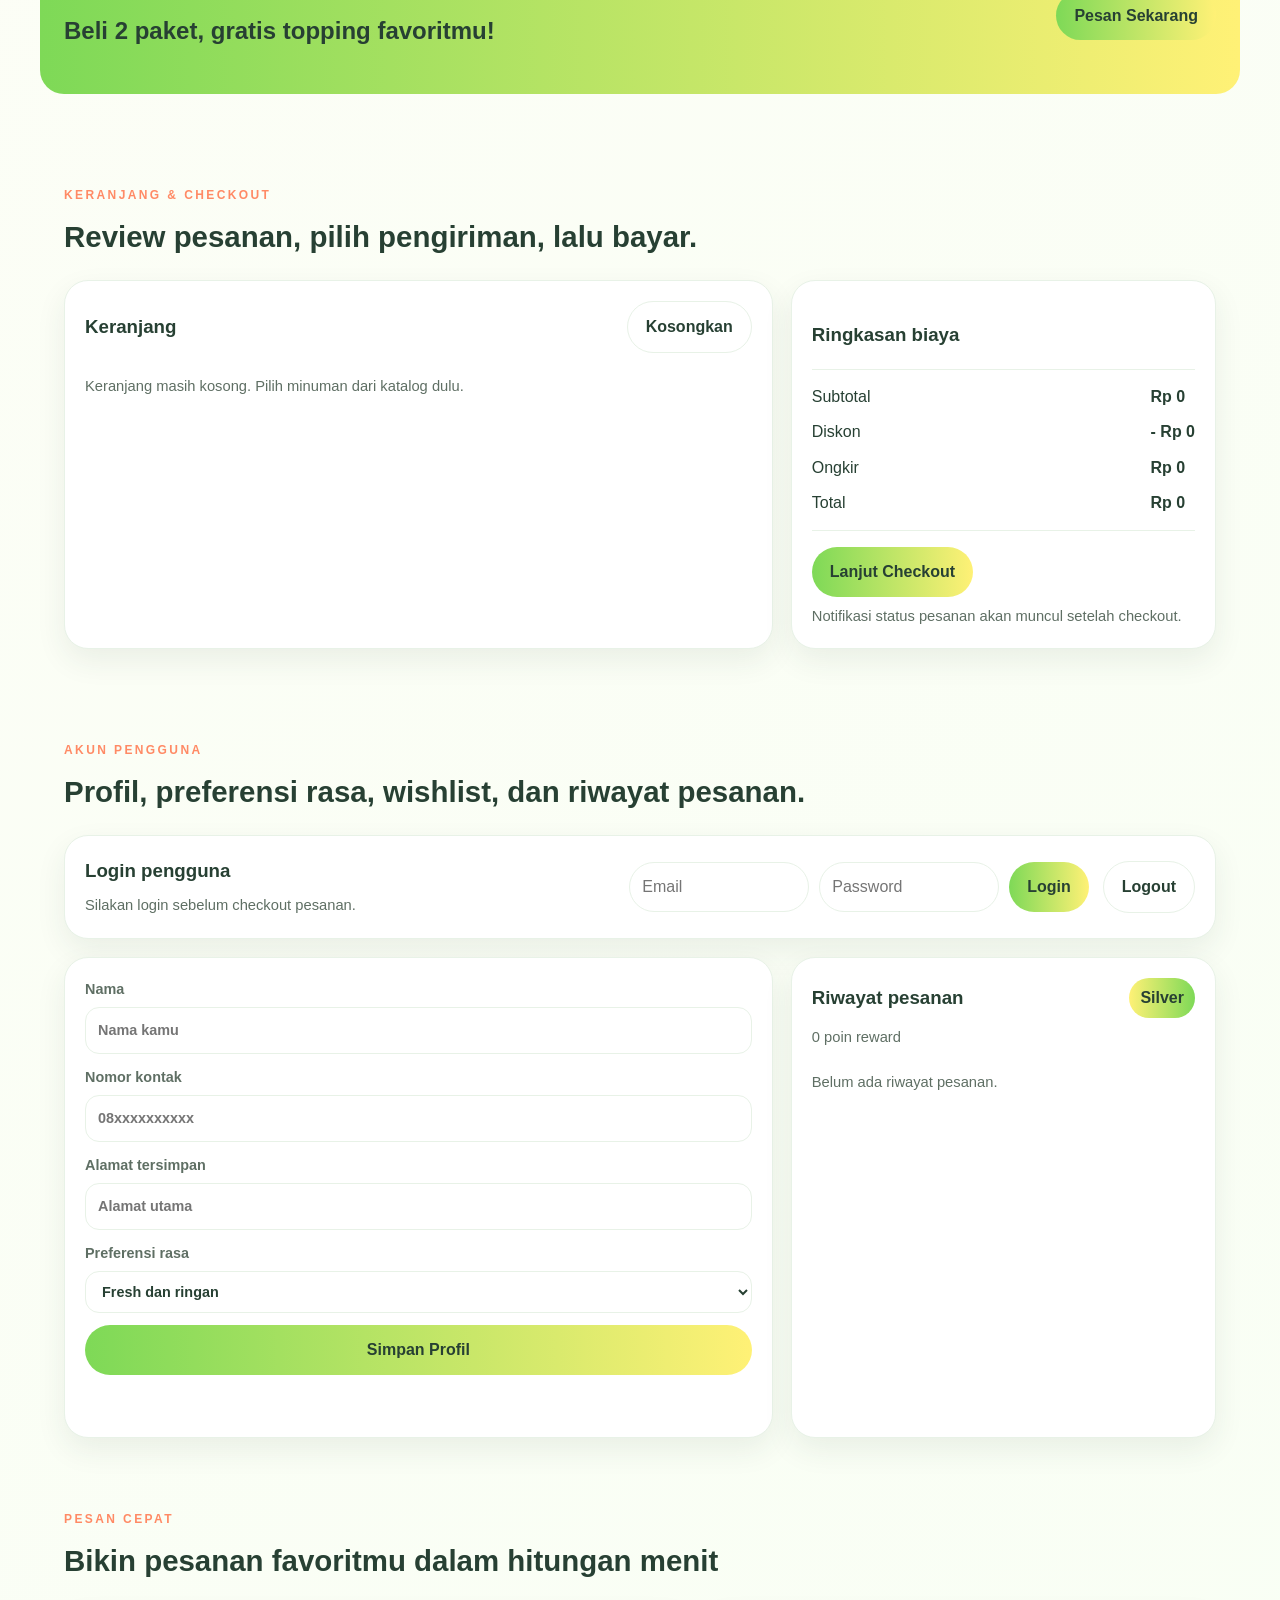
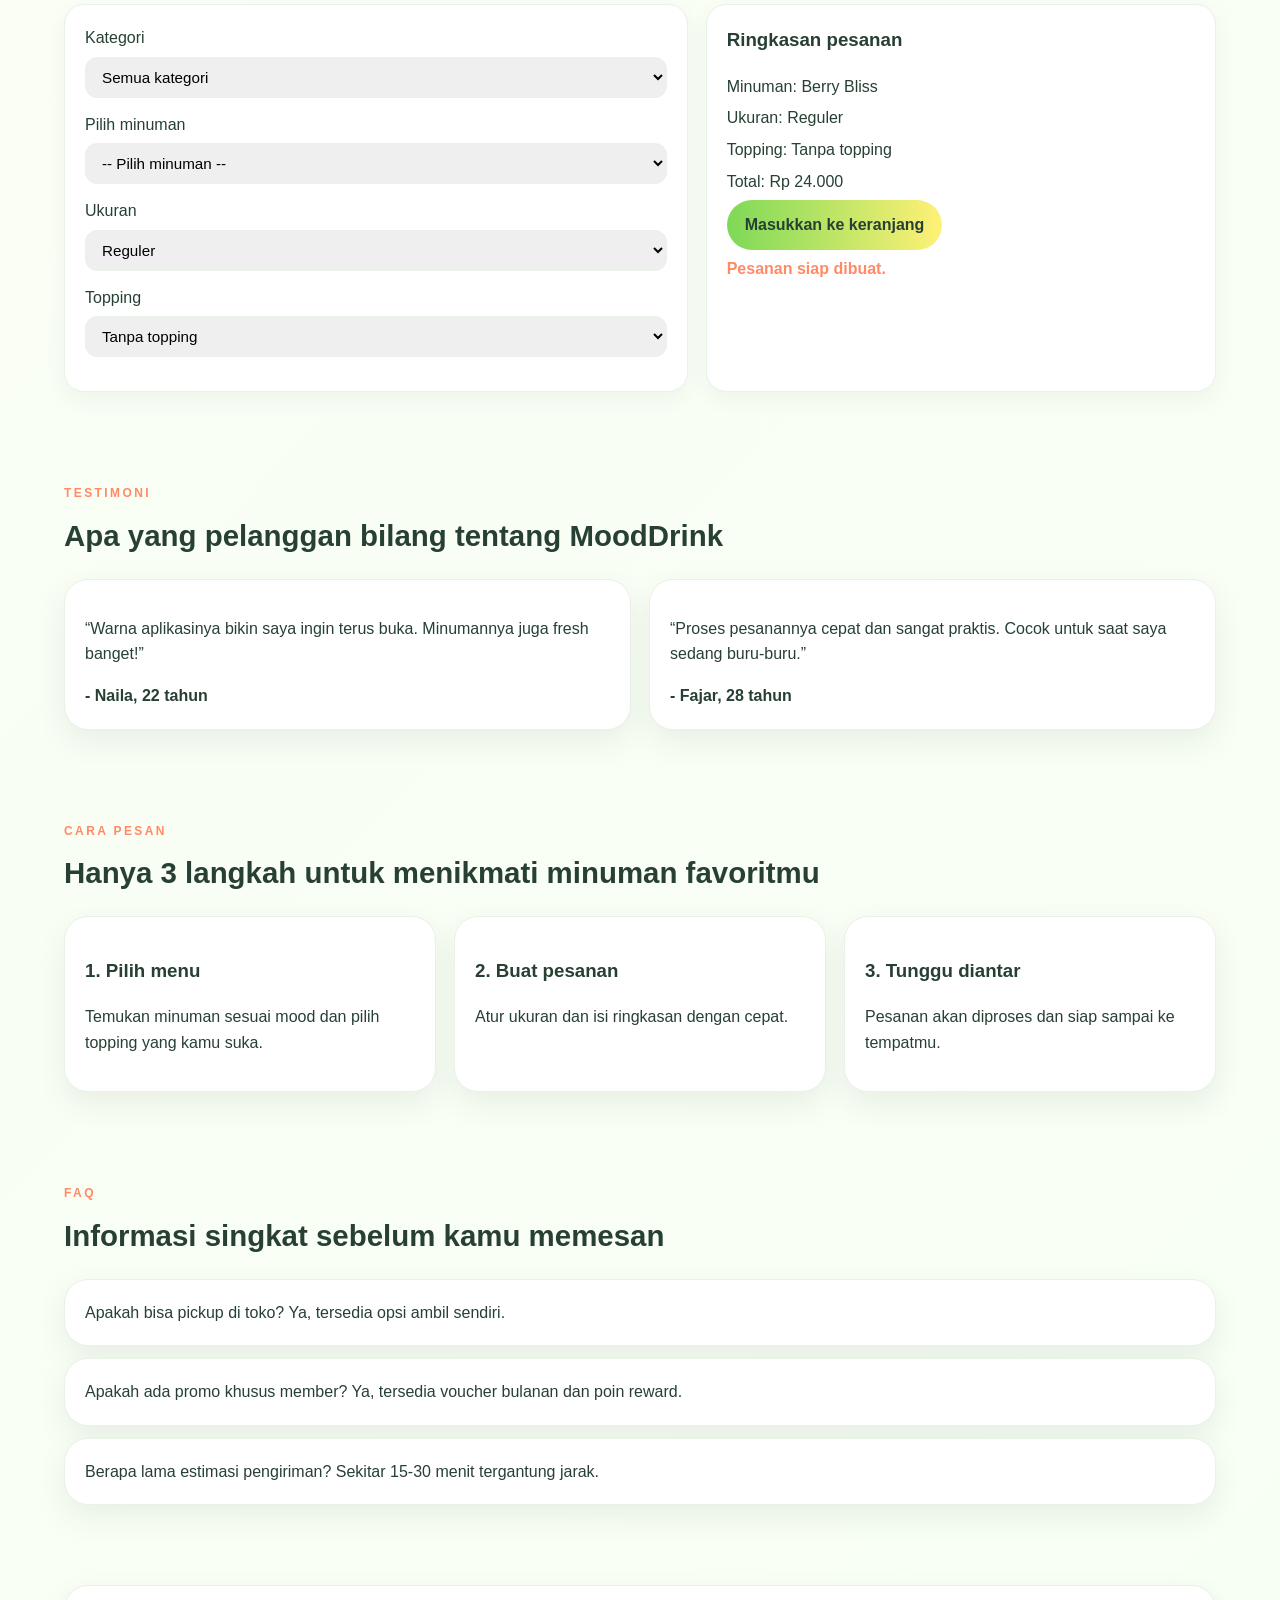
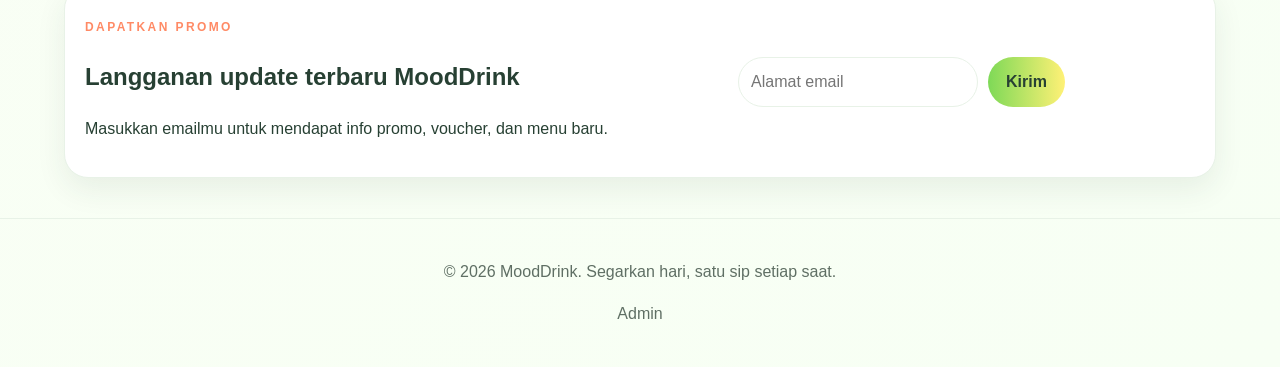
==== commit d327a032: "feat(auth): add user login and logout functionality - Introduced authentication card with login form" ====
--- a/lamdingpage/index.html
+++ b/lamdingpage/index.html
@@ -220,6 +220,18 @@
           <p class="eyebrow">Akun pengguna</p>
           <h2>Profil, preferensi rasa, wishlist, dan riwayat pesanan.</h2>
         </div>
+        <div class="auth-card" id="auth-card">
+          <div>
+            <h3 id="auth-title">Login pengguna</h3>
+            <p class="mini-note" id="auth-status">Silakan login sebelum checkout pesanan.</p>
+          </div>
+          <form id="login-form" class="login-form">
+            <input type="email" name="loginEmail" placeholder="Email" required />
+            <input type="password" name="loginPassword" placeholder="Password" required minlength="4" />
+            <button class="btn btn-primary" type="submit">Login</button>
+          </form>
+          <button class="btn btn-secondary" id="logout-btn" type="button" hidden>Logout</button>
+        </div>
         <div class="account-layout">
           <form id="profile-form" class="profile-card">
             <label>Nama
--- a/lamdingpage/styles.css
+++ b/lamdingpage/styles.css
@@ -183,7 +183,7 @@
 .testimonial-grid { grid-template-columns: repeat(2, 1fr); }
 .category-grid { grid-template-columns: repeat(4, 1fr); }
 .step-grid { grid-template-columns: repeat(3, 1fr); }
-.product-card, .feature-card, .testimonial-card, .faq-item, .category-card, .step-card, .newsletter-card, .cart-panel, .checkout-card, .profile-card, .history-card {
+.product-card, .feature-card, .testimonial-card, .faq-item, .category-card, .step-card, .newsletter-card, .cart-panel, .checkout-card, .profile-card, .history-card, .auth-card {
   background: white;
   border: 1px solid var(--border);
   border-radius: 24px;
@@ -320,6 +320,26 @@
   margin: 12px 0 16px;
 }
 .mini-note { color: var(--muted); font-size: 0.92rem; margin: 8px 0 0; }
+.auth-card {
+  display: grid;
+  grid-template-columns: 1fr auto auto;
+  align-items: center;
+  gap: 14px;
+  margin-bottom: 18px;
+}
+.auth-card h3 { margin: 0; }
+.login-form {
+  display: flex;
+  flex-wrap: wrap;
+  gap: 10px;
+  justify-content: flex-end;
+}
+.login-form input {
+  width: 180px;
+  border: 1px solid var(--border);
+  border-radius: 999px;
+  padding: 10px 12px;
+}
 .profile-card { display: grid; gap: 12px; }
 .loyalty-badge {
   border-radius: 999px;
@@ -377,6 +397,8 @@
   .hero { grid-template-columns: 1fr; }
   .checkout-layout, .account-layout { grid-template-columns: 1fr; }
   .newsletter-card { flex-direction: column; align-items: flex-start; }
+  .auth-card { grid-template-columns: 1fr; align-items: stretch; }
+  .login-form { justify-content: flex-start; }
 }
 @media (max-width: 640px) {
   .menu-toggle { display: block; }
@@ -388,7 +410,8 @@
   .order-layout { grid-template-columns: 1fr; }
   .cart-item, .history-item { grid-template-columns: 1fr; }
   .subscribe-form { flex-direction: column; width: 100%; }
-  .subscribe-form input { min-width: 100%; }
+  .subscribe-form input, .login-form input { min-width: 100%; width: 100%; }
+  .login-form .btn { width: 100%; }
   .hero-product-image { position: relative; inset: auto; width: 100%; height: 180px; margin-bottom: 12px; }
   .hero-card-inner { margin: 0; max-width: none; }
 }
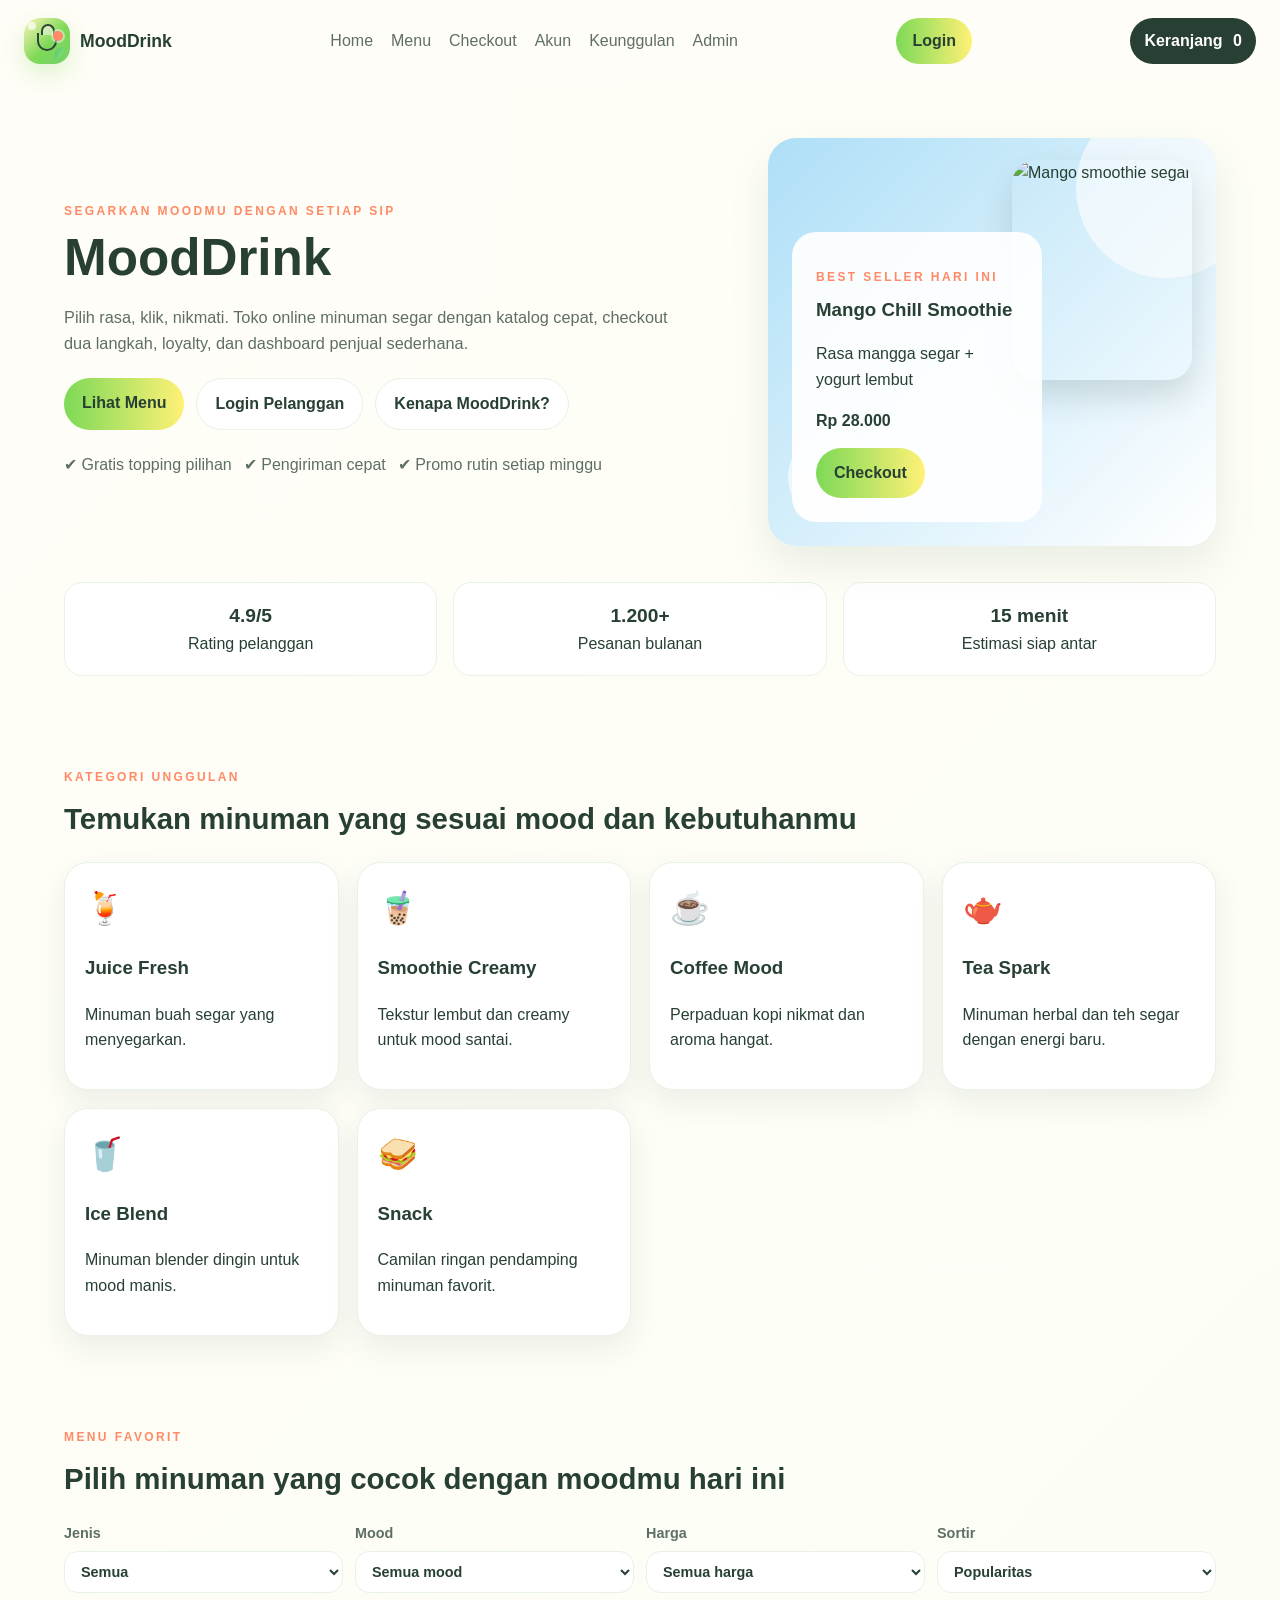
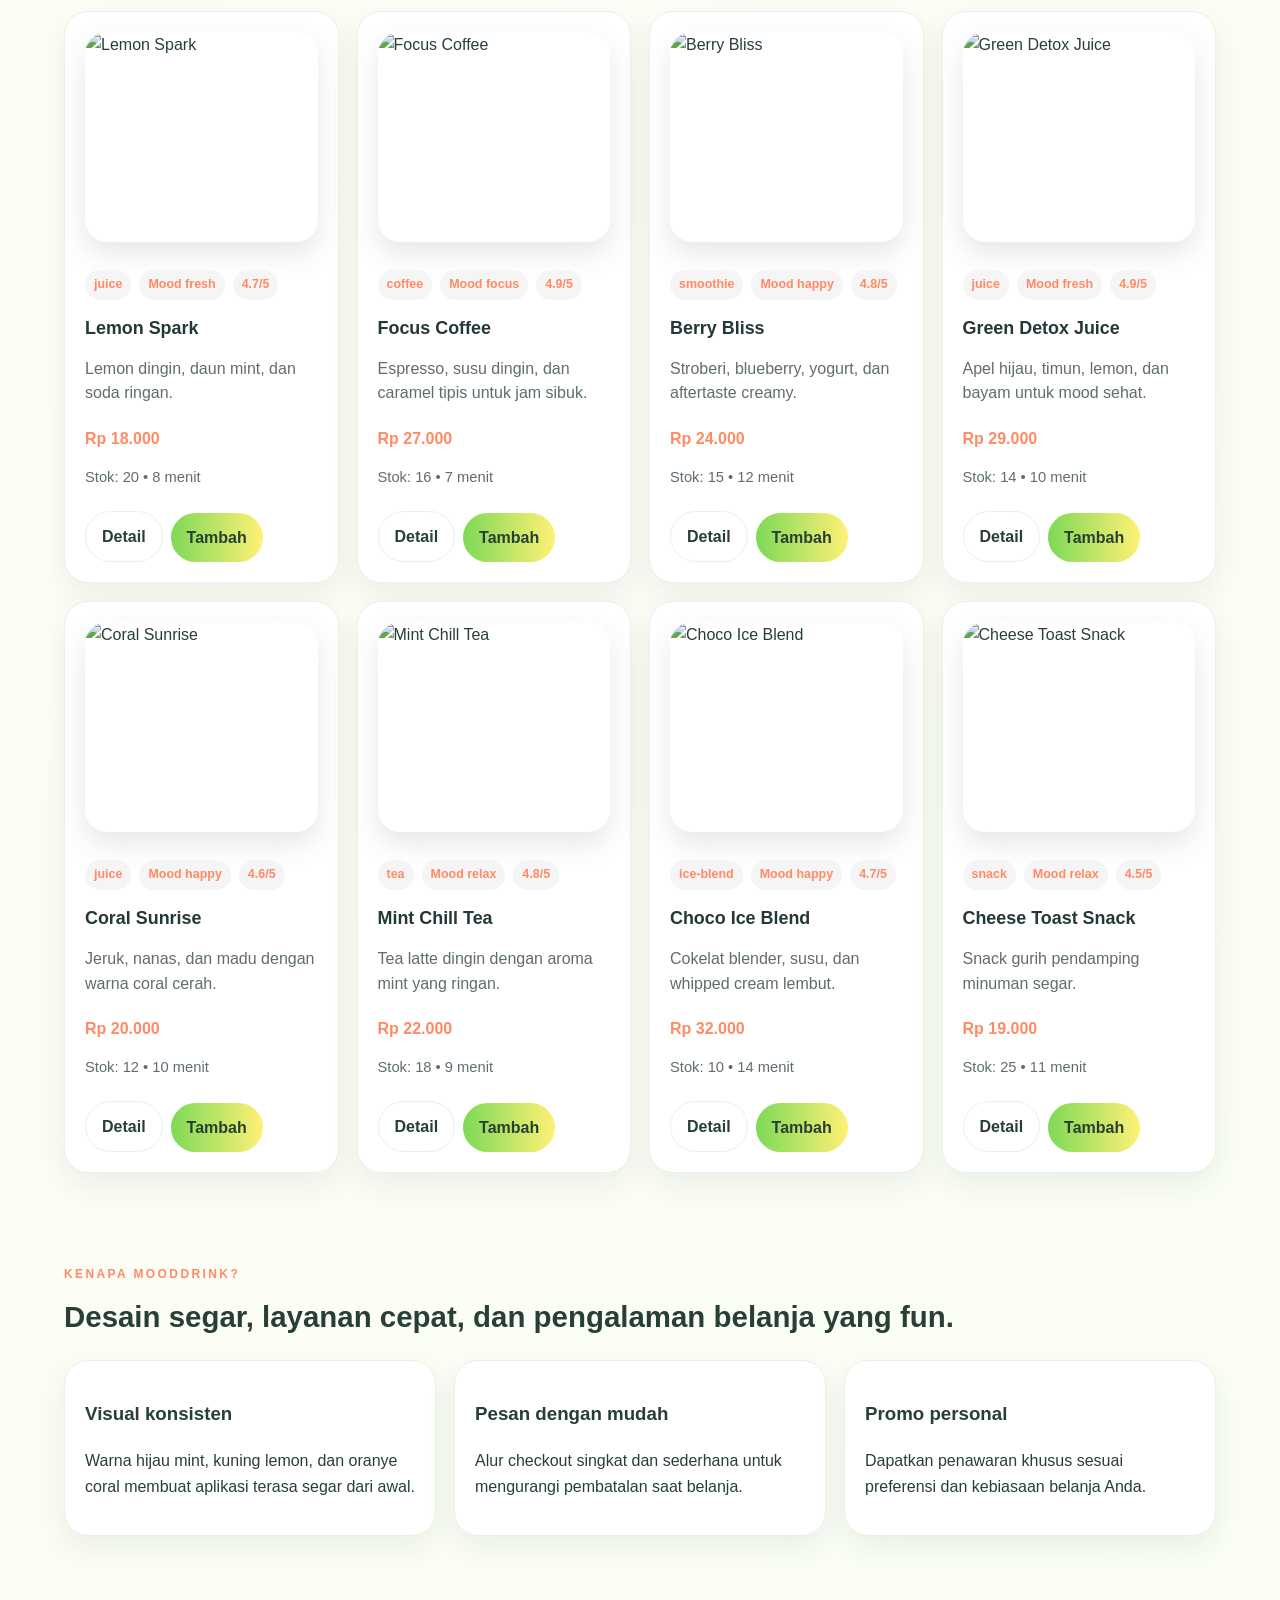
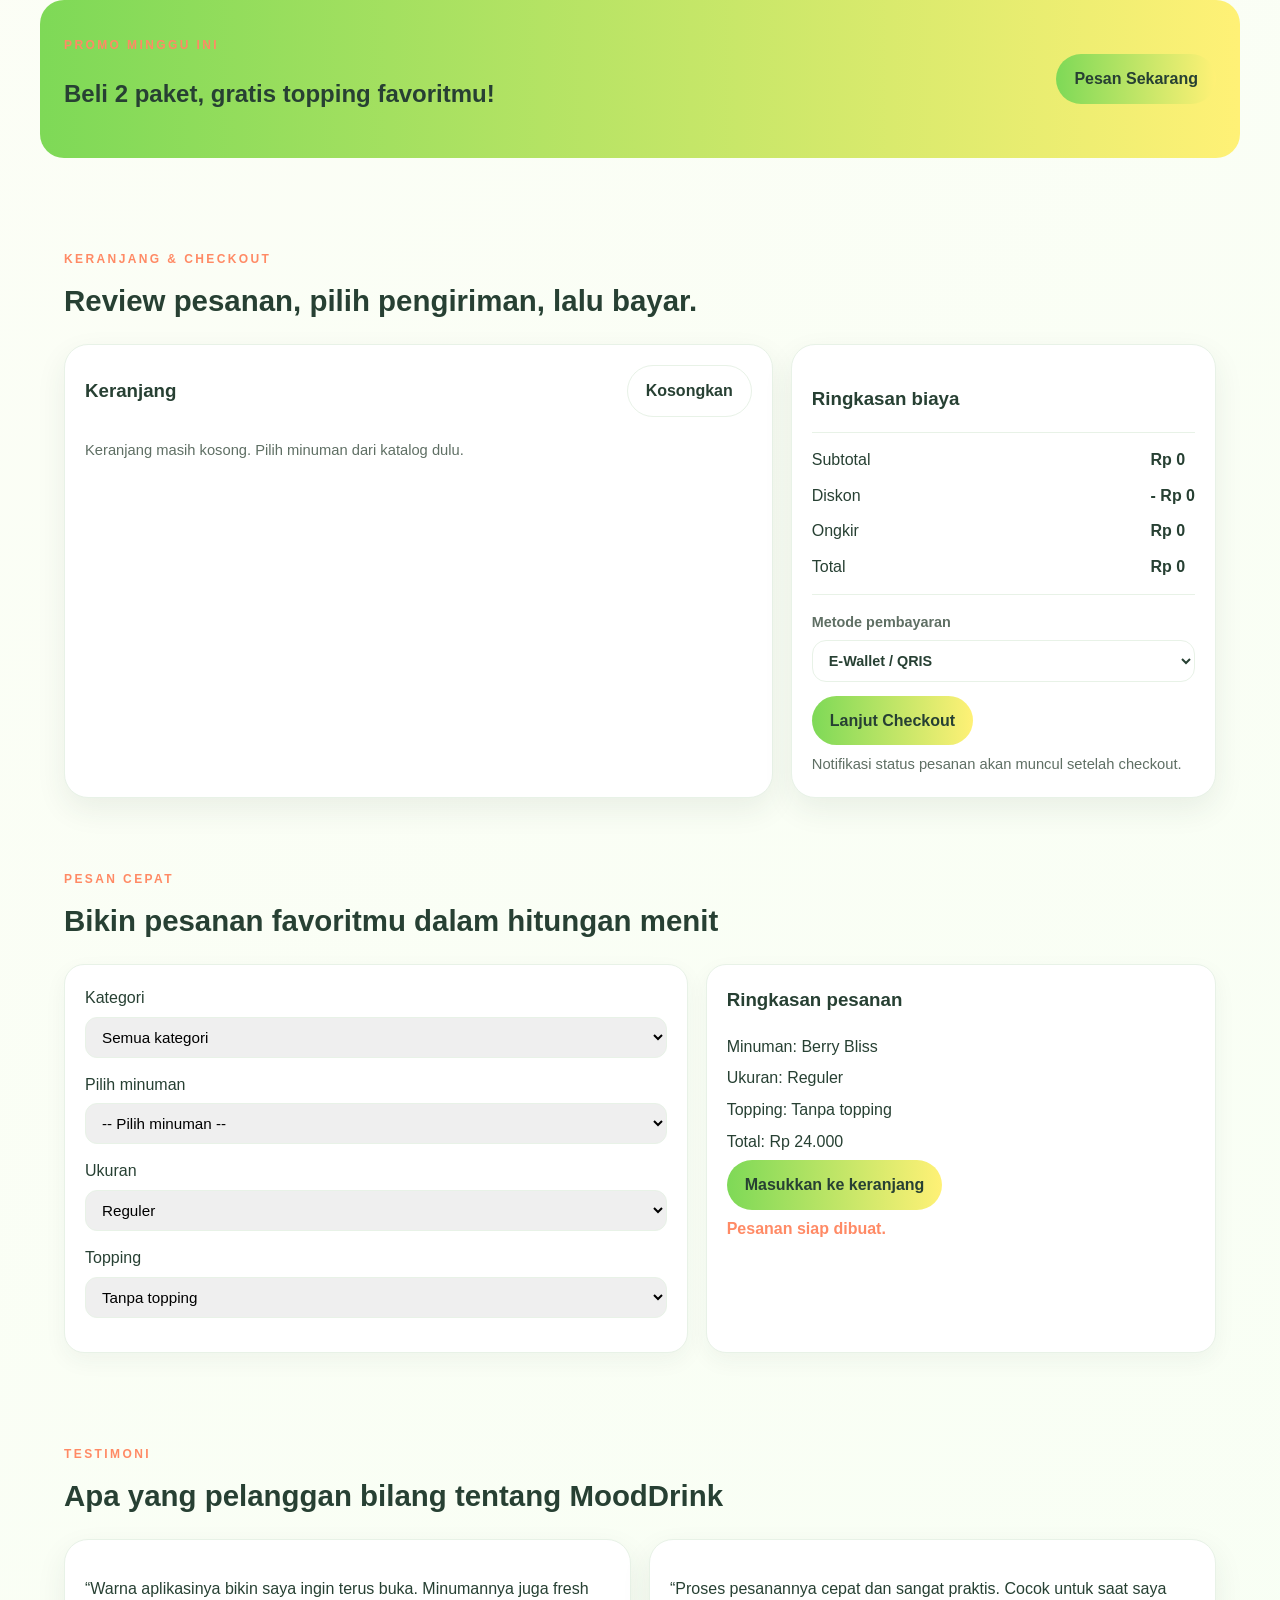
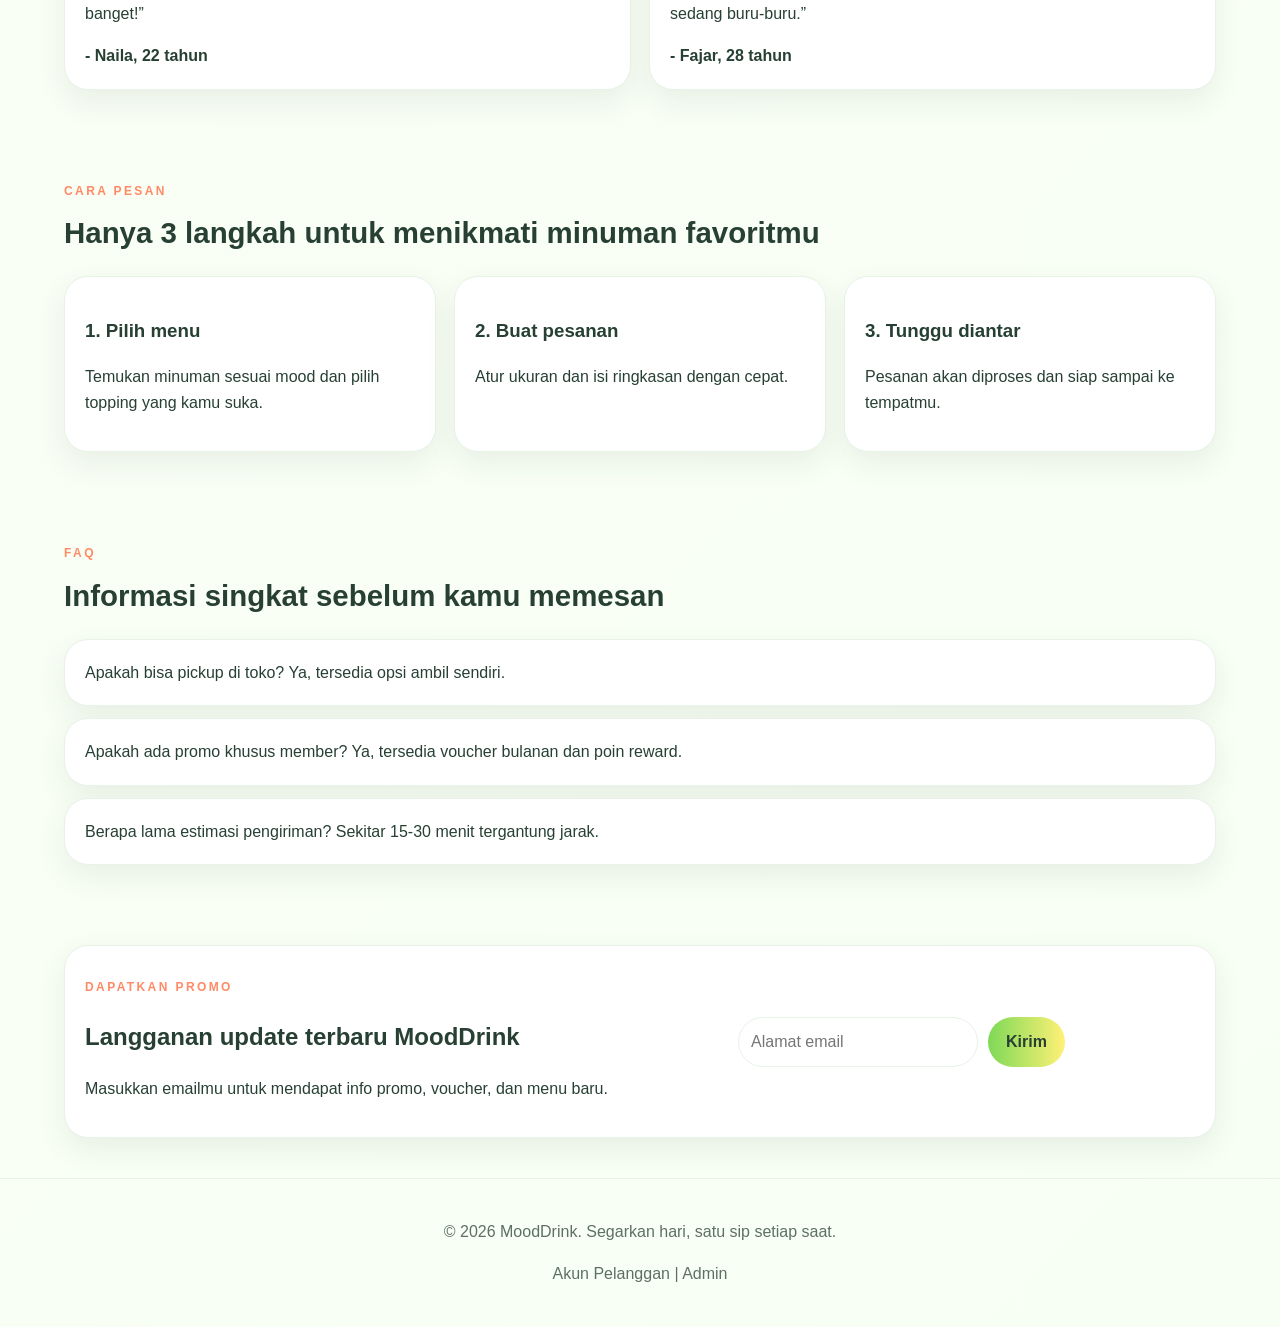
==== commit bce2d630: "COMMIT PERTAMAQU" ====
--- a/lamdingpage/index.html
+++ b/lamdingpage/index.html
@@ -23,10 +23,11 @@
         <a href="#home">Home</a>
         <a href="#menu">Menu</a>
         <a href="#checkout">Checkout</a>
-        <a href="#akun">Akun</a>
+        <a href="akun.html">Akun</a>
         <a href="#keunggulan">Keunggulan</a>
         <a href="admin.html">Admin</a>
       </nav>
+      <a class="login-pill" href="akun.html">Login</a>
       <button class="cart-pill" id="cart-trigger" type="button">Keranjang <span id="cart-count">0</span></button>
     </header>
 
@@ -40,6 +41,7 @@
           </p>
           <div class="hero-actions">
             <a class="btn btn-primary" href="#menu">Lihat Menu</a>
+            <a class="btn btn-secondary" href="akun.html">Login Pelanggan</a>
             <a class="btn btn-secondary" href="#keunggulan">Kenapa MoodDrink?</a>
           </div>
           <ul class="hero-highlights">
@@ -57,6 +59,7 @@
             <h3>Mango Chill Smoothie</h3>
             <p>Rasa mangga segar + yogurt lembut</p>
             <strong>Rp 28.000</strong>
+            <button class="btn btn-primary hero-order-btn" id="hero-best-seller-btn" type="button">Checkout</button>
           </div>
         </div>
       </section>
@@ -209,58 +212,15 @@
               <span>Ongkir</span><strong id="cart-delivery">Rp 0</strong>
               <span>Total</span><strong id="cart-grand-total">Rp 0</strong>
             </div>
+            <label class="checkout-option">Metode pembayaran
+              <select id="cart-payment-select">
+                <option value="e-wallet">E-Wallet / QRIS</option>
+                <option value="cod">COD</option>
+                <option value="card">Kartu</option>
+              </select>
+            </label>
             <button class="btn btn-primary" id="checkout-trigger" type="button">Lanjut Checkout</button>
             <p class="mini-note" id="notification-message">Notifikasi status pesanan akan muncul setelah checkout.</p>
-          </div>
-        </div>
-      </section>
-
-      <section id="akun" class="section account-section">
-        <div class="section-heading">
-          <p class="eyebrow">Akun pengguna</p>
-          <h2>Profil, preferensi rasa, wishlist, dan riwayat pesanan.</h2>
-        </div>
-        <div class="auth-card" id="auth-card">
-          <div>
-            <h3 id="auth-title">Login pengguna</h3>
-            <p class="mini-note" id="auth-status">Silakan login sebelum checkout pesanan.</p>
-          </div>
-          <form id="login-form" class="login-form">
-            <input type="email" name="loginEmail" placeholder="Email" required />
-            <input type="password" name="loginPassword" placeholder="Password" required minlength="4" />
-            <button class="btn btn-primary" type="submit">Login</button>
-          </form>
-          <button class="btn btn-secondary" id="logout-btn" type="button" hidden>Logout</button>
-        </div>
-        <div class="account-layout">
-          <form id="profile-form" class="profile-card">
-            <label>Nama
-              <input type="text" name="profileName" placeholder="Nama kamu" />
-            </label>
-            <label>Nomor kontak
-              <input type="tel" name="profilePhone" placeholder="08xxxxxxxxxx" />
-            </label>
-            <label>Alamat tersimpan
-              <input type="text" name="profileAddress" placeholder="Alamat utama" />
-            </label>
-            <label>Preferensi rasa
-              <select name="profileTaste">
-                <option value="fresh">Fresh dan ringan</option>
-                <option value="creamy">Creamy</option>
-                <option value="coffee">Kopi kuat</option>
-                <option value="less-sugar">Less sugar</option>
-              </select>
-            </label>
-            <button class="btn btn-primary" type="submit">Simpan Profil</button>
-            <p class="order-message" id="profile-message"></p>
-          </form>
-          <div class="history-card">
-            <div class="panel-title-row">
-              <h3>Riwayat pesanan</h3>
-              <span class="loyalty-badge" id="loyalty-badge">Silver</span>
-            </div>
-            <p class="mini-note" id="points-summary">0 poin reward</p>
-            <div id="history-list" class="history-list"></div>
           </div>
         </div>
       </section>
@@ -387,7 +347,7 @@
 
     <footer class="footer">
       <p>© <span id="year"></span> MoodDrink. Segarkan hari, satu sip setiap saat.</p>
-      <p><a href="admin.html">Admin</a></p>
+      <p><a href="akun.html">Akun Pelanggan</a> | <a href="admin.html">Admin</a></p>
     </footer>
 
     <div class="modal-overlay" id="checkout-modal" aria-hidden="true">
@@ -421,13 +381,31 @@
             <input type="text" name="promo" placeholder="MOODDAY / TOPPING" />
           </label>
           <label>Pembayaran
-            <select name="payment">
+            <select name="payment" id="payment-select">
               <option value="e-wallet">E-Wallet</option>
-              <option value="transfer">Transfer Bank</option>
               <option value="cod">COD</option>
               <option value="card">Kartu</option>
             </select>
           </label>
+          <div class="payment-detail-box" id="payment-detail-box">
+            <div class="payment-fields payment-fields-ewallet" data-payment-fields="e-wallet">
+              <div class="qris-panel">
+                <div class="qris-code" aria-label="Kode QRIS MoodDrink">
+                  <span></span><span></span><span></span><span></span>
+                  <span></span><span></span><span></span><span></span>
+                  <span></span><span></span><span></span><span></span>
+                  <span></span><span></span><span></span><span></span>
+                </div>
+                <div>
+                  <strong>Scan QRIS MoodDrink</strong>
+                  <p class="mini-note">Gunakan GoPay, OVO, DANA, ShopeePay, atau aplikasi e-wallet lain yang mendukung QRIS.</p>
+                  <p class="mini-note">Kode: QRIS-MOODDRINK-2026</p>
+                </div>
+              </div>
+            </div>
+            <p class="mini-note payment-card-note" data-payment-fields="card">Pembayaran kartu diproses saat konfirmasi pesanan.</p>
+            <p class="mini-note payment-cod-note" data-payment-fields="cod">Pembayaran COD dibayar saat pesanan diterima.</p>
+          </div>
           <div class="checkout-preview" id="checkout-preview">Total sementara: Rp 0</div>
           <button class="btn btn-primary" type="submit">Konfirmasi Pesanan</button>
         </form>
--- a/lamdingpage/styles.css
+++ b/lamdingpage/styles.css
@@ -92,6 +92,14 @@
   background: rgba(255,255,255,0.7);
 }
 .nav-links { display: flex; gap: 18px; color: var(--muted); }
+.login-pill {
+  border-radius: 999px;
+  padding: 10px 16px;
+  background: linear-gradient(90deg, var(--mint), var(--lemon));
+  color: var(--text);
+  font-weight: 800;
+  white-space: nowrap;
+}
 .cart-pill {
   border: none;
   border-radius: 999px;
@@ -169,6 +177,7 @@
 }
 .hero-card-inner h3 { margin: 0 0 6px; }
 .hero-card-inner p, .hero-card-inner span, .hero-card-inner strong { display: block; }
+.hero-order-btn { margin-top: 14px; }
 
 .stats { display: grid; grid-template-columns: repeat(3, 1fr); gap: 16px; max-width: 1200px; margin: 0 auto 40px; padding: 0 24px; }
 .stats > div { background: white; padding: 18px; border-radius: 18px; text-align: center; border: 1px solid var(--border); }
@@ -183,7 +192,7 @@
 .testimonial-grid { grid-template-columns: repeat(2, 1fr); }
 .category-grid { grid-template-columns: repeat(4, 1fr); }
 .step-grid { grid-template-columns: repeat(3, 1fr); }
-.product-card, .feature-card, .testimonial-card, .faq-item, .category-card, .step-card, .newsletter-card, .cart-panel, .checkout-card, .profile-card, .history-card, .auth-card {
+.product-card, .feature-card, .testimonial-card, .faq-item, .category-card, .step-card, .newsletter-card, .cart-panel, .checkout-card, .profile-card, .history-card, .auth-card, .notification-card {
   background: white;
   border: 1px solid var(--border);
   border-radius: 24px;
@@ -285,15 +294,56 @@
 }
 .panel-title-row h3 { margin: 0; }
 .cart-list, .history-list { display: grid; gap: 12px; margin-top: 14px; }
-.cart-item, .history-item {
-  display: grid;
-  grid-template-columns: 1fr auto;
+.cart-item, .history-item, .notification-item {
+  display: grid;
+  grid-template-columns: auto 1fr auto;
   gap: 12px;
   align-items: center;
   padding: 12px;
   border: 1px solid var(--border);
   border-radius: 16px;
   background: #fffefb;
+}
+.history-item, .notification-item {
+  grid-template-columns: 1fr auto;
+}
+.cart-select {
+  display: inline-flex;
+  align-items: center;
+  gap: 8px;
+  font-weight: 800;
+  color: var(--text);
+}
+.cart-select input {
+  width: 18px;
+  height: 18px;
+  accent-color: var(--mint);
+  cursor: pointer;
+}
+.notification-card { display: grid; gap: 12px; }
+.notification-list { display: grid; gap: 10px; }
+.notification-item.unread {
+  background: #f7fff4;
+  border-color: rgba(126, 217, 87, 0.45);
+}
+.notification-read-btn:disabled {
+  opacity: 0.6;
+  cursor: default;
+}
+.admin-order-control {
+  width: 150px;
+  min-height: 44px;
+  padding: 10px 12px;
+  text-align: center;
+}
+select.admin-order-control {
+  border: 1px solid var(--border);
+  border-radius: 999px;
+  background: white;
+  color: var(--text);
+}
+.admin-order-row {
+  align-items: start;
 }
 .cart-actions {
   display: inline-grid;
@@ -319,6 +369,21 @@
   border-bottom: 1px solid var(--border);
   margin: 12px 0 16px;
 }
+.checkout-option {
+  display: grid;
+  gap: 6px;
+  color: var(--muted);
+  font-weight: 700;
+  font-size: 0.9rem;
+  margin-bottom: 14px;
+}
+.checkout-option select {
+  border: 1px solid var(--border);
+  border-radius: 14px;
+  padding: 11px 12px;
+  background: white;
+  color: var(--text);
+}
 .mini-note { color: var(--muted); font-size: 0.92rem; margin: 8px 0 0; }
 .auth-card {
   display: grid;
@@ -354,6 +419,47 @@
   padding: 10px 12px;
   font-weight: 800;
 }
+.payment-detail-box {
+  display: grid;
+  gap: 10px;
+  border: 1px solid var(--border);
+  border-radius: 16px;
+  padding: 12px;
+  background: #fffefb;
+}
+.payment-fields {
+  display: grid;
+  gap: 10px;
+}
+.qris-panel {
+  display: grid;
+  grid-template-columns: 96px 1fr;
+  gap: 12px;
+  align-items: center;
+}
+.qris-code {
+  display: grid;
+  grid-template-columns: repeat(4, 1fr);
+  gap: 4px;
+  width: 96px;
+  height: 96px;
+  padding: 8px;
+  border: 2px solid var(--text);
+  border-radius: 10px;
+  background: white;
+}
+.qris-code span {
+  background: var(--text);
+  border-radius: 2px;
+}
+.qris-code span:nth-child(2),
+.qris-code span:nth-child(5),
+.qris-code span:nth-child(8),
+.qris-code span:nth-child(10),
+.qris-code span:nth-child(15) {
+  background: transparent;
+  border: 1px solid var(--text);
+}
 .modal-product-image {
   width: 100%;
   height: 220px;
@@ -378,6 +484,59 @@
 .modal-box label { display: grid; gap: 6px; font-weight: 600; }
 .modal-box input, .modal-box select { padding: 10px 12px; border-radius: 12px; border: 1px solid var(--border); }
 
+.customer-shell {
+  display: grid;
+  gap: 22px;
+  width: min(980px, calc(100% - 32px));
+  margin: 40px auto;
+}
+.customer-topline {
+  display: flex;
+  align-items: center;
+  justify-content: space-between;
+  gap: 14px;
+}
+.customer-login-card,
+.customer-panel {
+  background: white;
+  border: 1px solid var(--border);
+  border-radius: 24px;
+  padding: 24px;
+  box-shadow: var(--shadow);
+}
+.customer-login-card {
+  display: grid;
+  grid-template-columns: minmax(0, 1fr) minmax(280px, 0.8fr);
+  gap: 24px;
+  align-items: start;
+}
+.customer-login-card h1,
+.customer-panel h1 {
+  margin: 0;
+  font-size: clamp(1.7rem, 3vw, 2.4rem);
+}
+.customer-login-form {
+  display: grid;
+  gap: 12px;
+}
+.customer-login-form label {
+  display: grid;
+  gap: 6px;
+  color: var(--muted);
+  font-weight: 700;
+  font-size: 0.9rem;
+}
+.customer-login-form input {
+  border: 1px solid var(--border);
+  border-radius: 14px;
+  padding: 11px 12px;
+  background: white;
+  color: var(--text);
+}
+.customer-panel {
+  gap: 18px;
+}
+
 /* Product card micro-interactions */
 .product-card { transition: transform 220ms ease, box-shadow 220ms ease; }
 .product-card:hover { transform: translateY(-6px) scale(1.01); box-shadow: 0 20px 40px rgba(39,64,51,0.12); }
@@ -396,6 +555,7 @@
   .hero, .product-grid, .feature-grid, .testimonial-grid, .stats, .category-grid, .step-grid, .catalog-toolbar { grid-template-columns: 1fr 1fr; }
   .hero { grid-template-columns: 1fr; }
   .checkout-layout, .account-layout { grid-template-columns: 1fr; }
+  .customer-login-card { grid-template-columns: 1fr; }
   .newsletter-card { flex-direction: column; align-items: flex-start; }
   .auth-card { grid-template-columns: 1fr; align-items: stretch; }
   .login-form { justify-content: flex-start; }
@@ -405,10 +565,15 @@
   .nav-links { display: none; position: absolute; top: 60px; right: 16px; flex-direction: column; background: white; padding: 12px; border-radius: 12px; border: 1px solid var(--border); }
   .nav-links.active { display: flex; }
   .cart-pill { display: none; }
+  .login-pill { padding: 9px 13px; }
   .hero, .product-grid, .feature-grid, .testimonial-grid, .stats, .promo-banner, .category-grid, .step-grid, .catalog-toolbar, .variant-grid { grid-template-columns: 1fr; }
   .promo-banner { display: block; }
   .order-layout { grid-template-columns: 1fr; }
-  .cart-item, .history-item { grid-template-columns: 1fr; }
+  .cart-item, .history-item, .notification-item { grid-template-columns: 1fr; }
+  .admin-order-row { grid-template-columns: 1fr !important; }
+  .admin-order-control { width: 100%; }
+  .qris-panel { grid-template-columns: 1fr; }
+  .customer-topline { align-items: flex-start; flex-direction: column; }
   .subscribe-form { flex-direction: column; width: 100%; }
   .subscribe-form input, .login-form input { min-width: 100%; width: 100%; }
   .login-form .btn { width: 100%; }
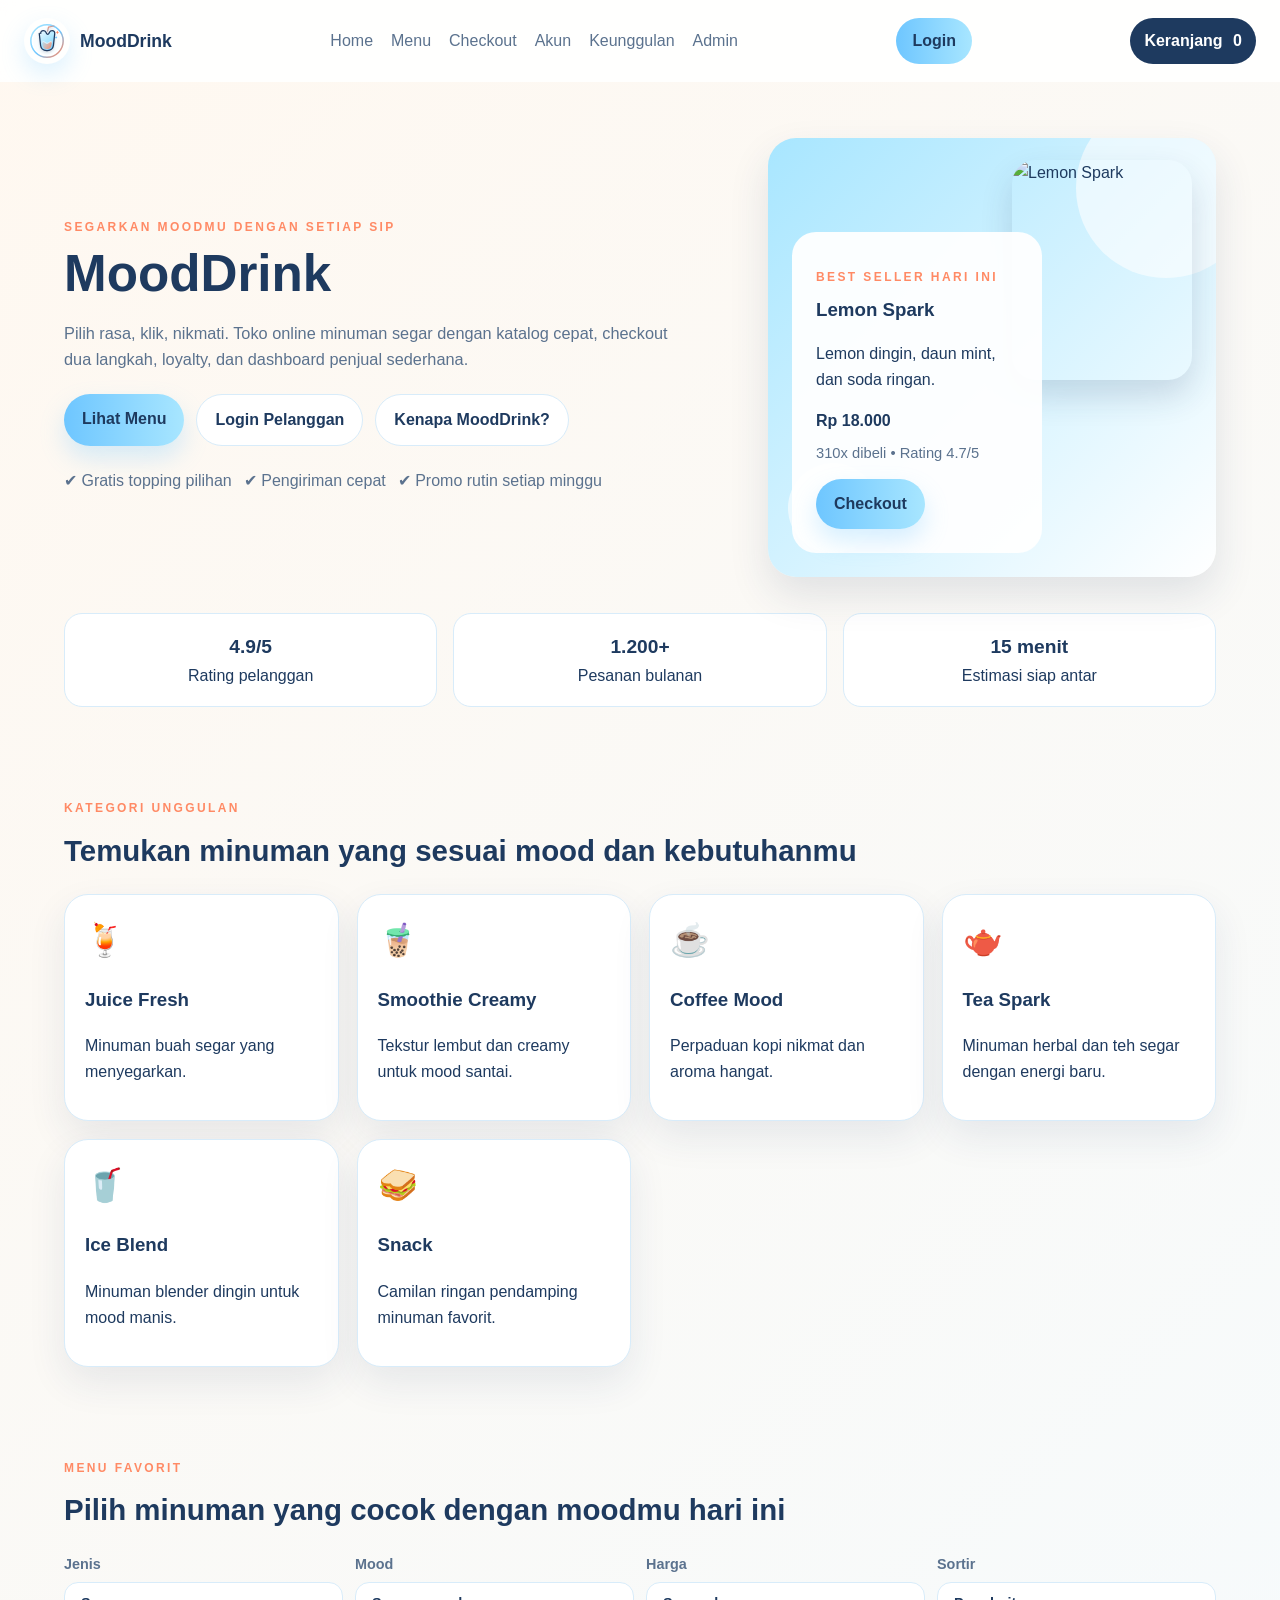
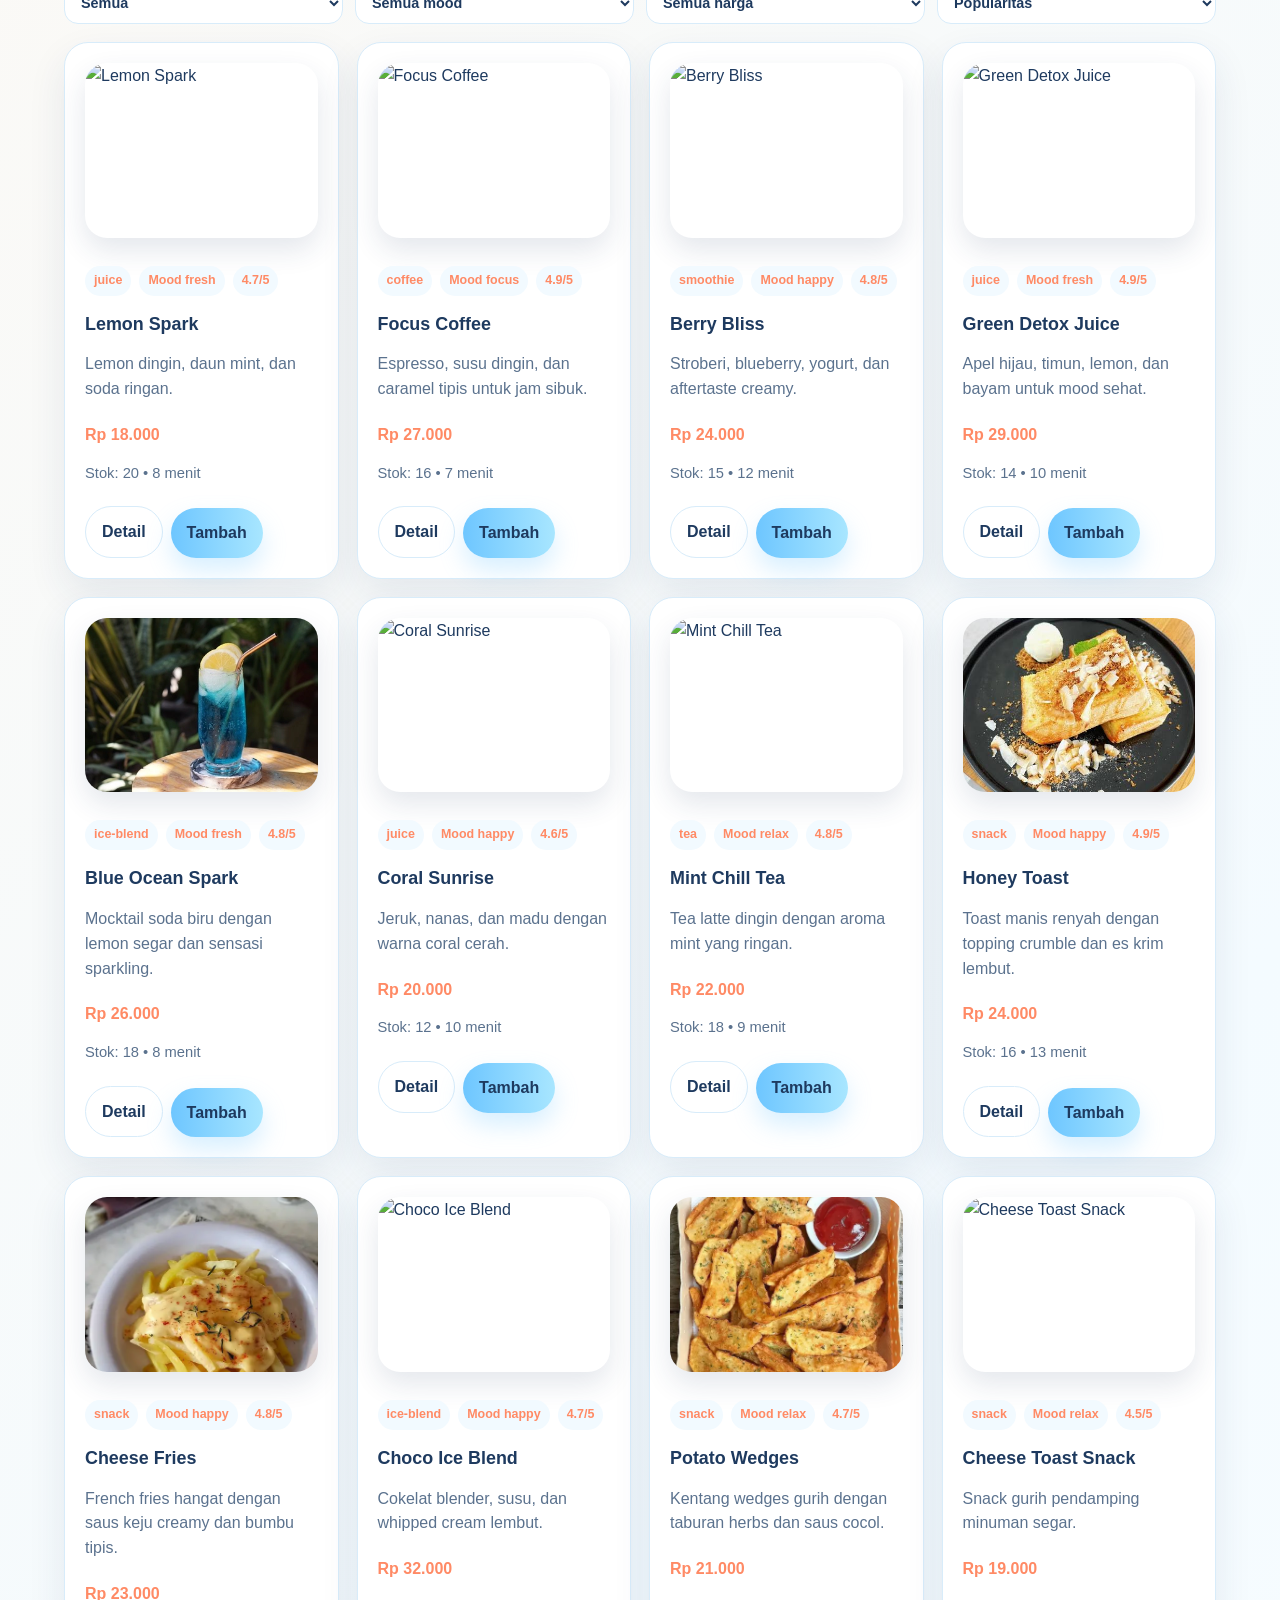
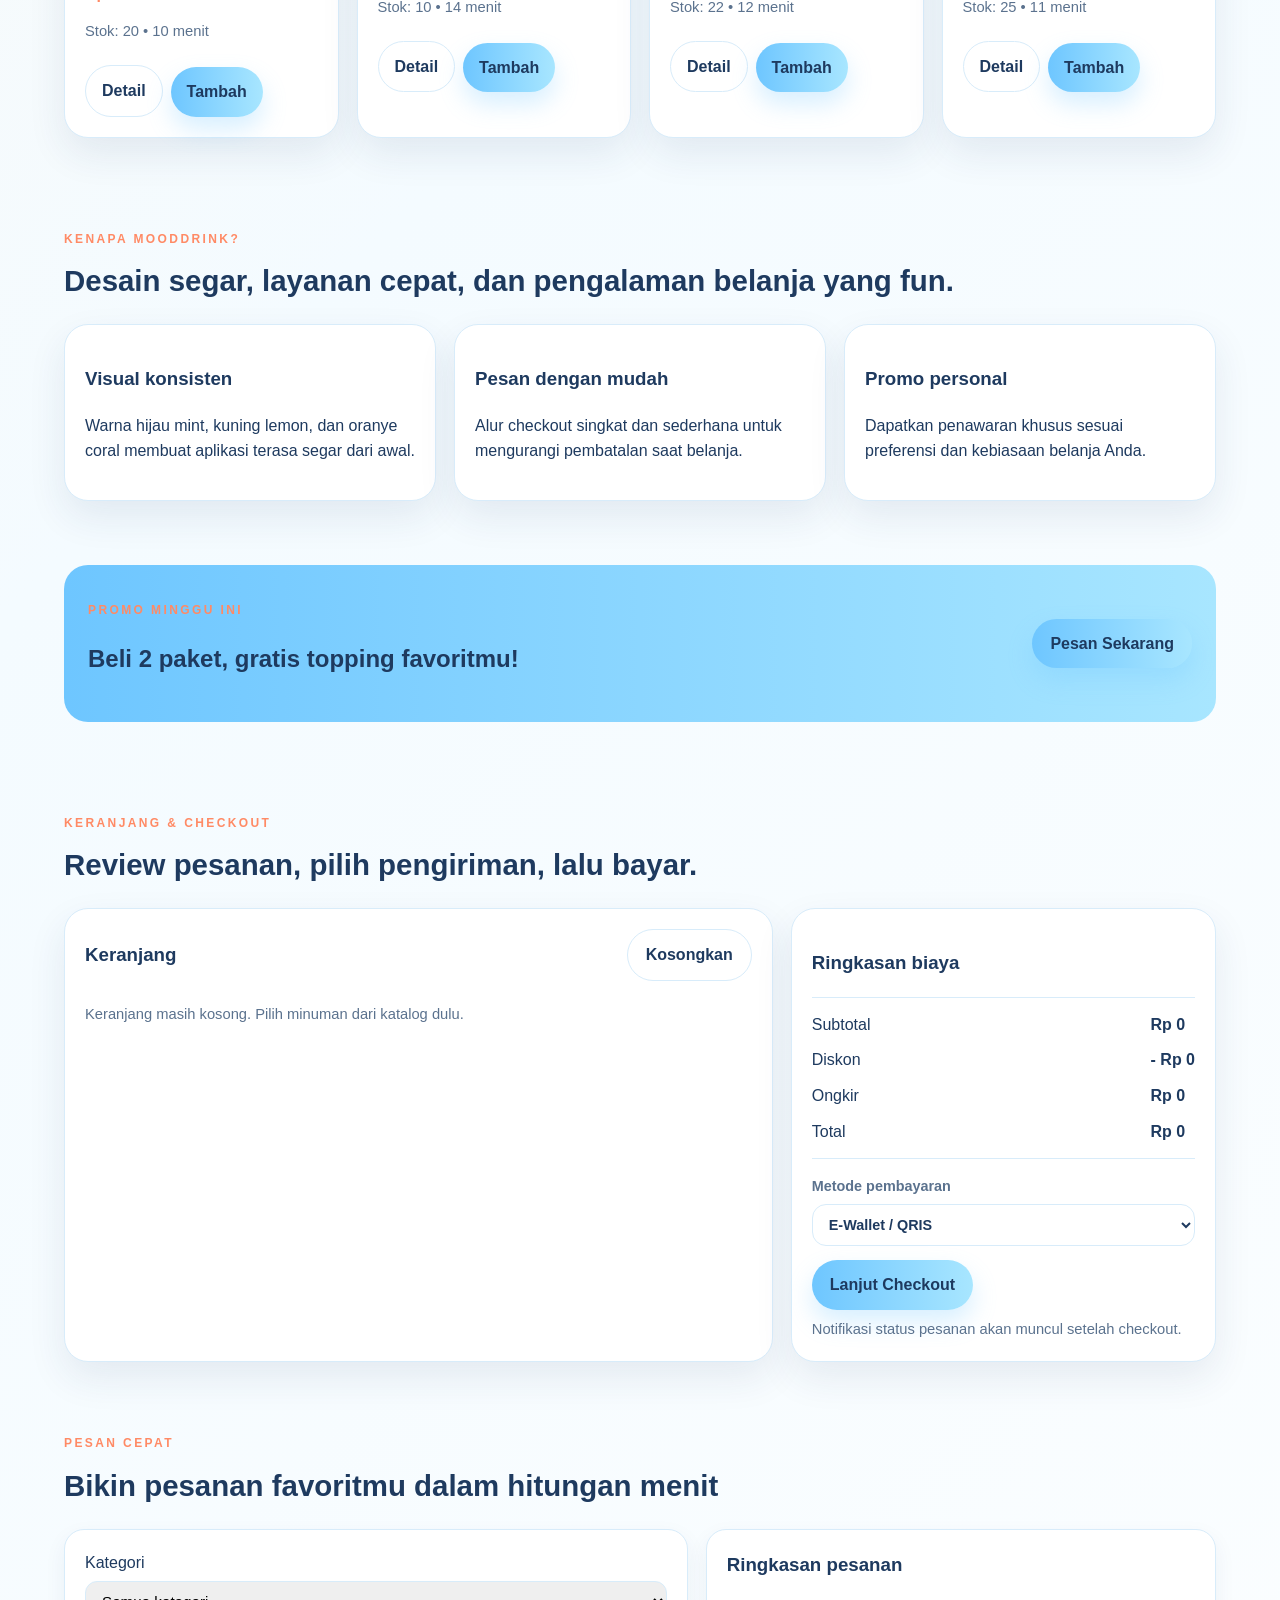
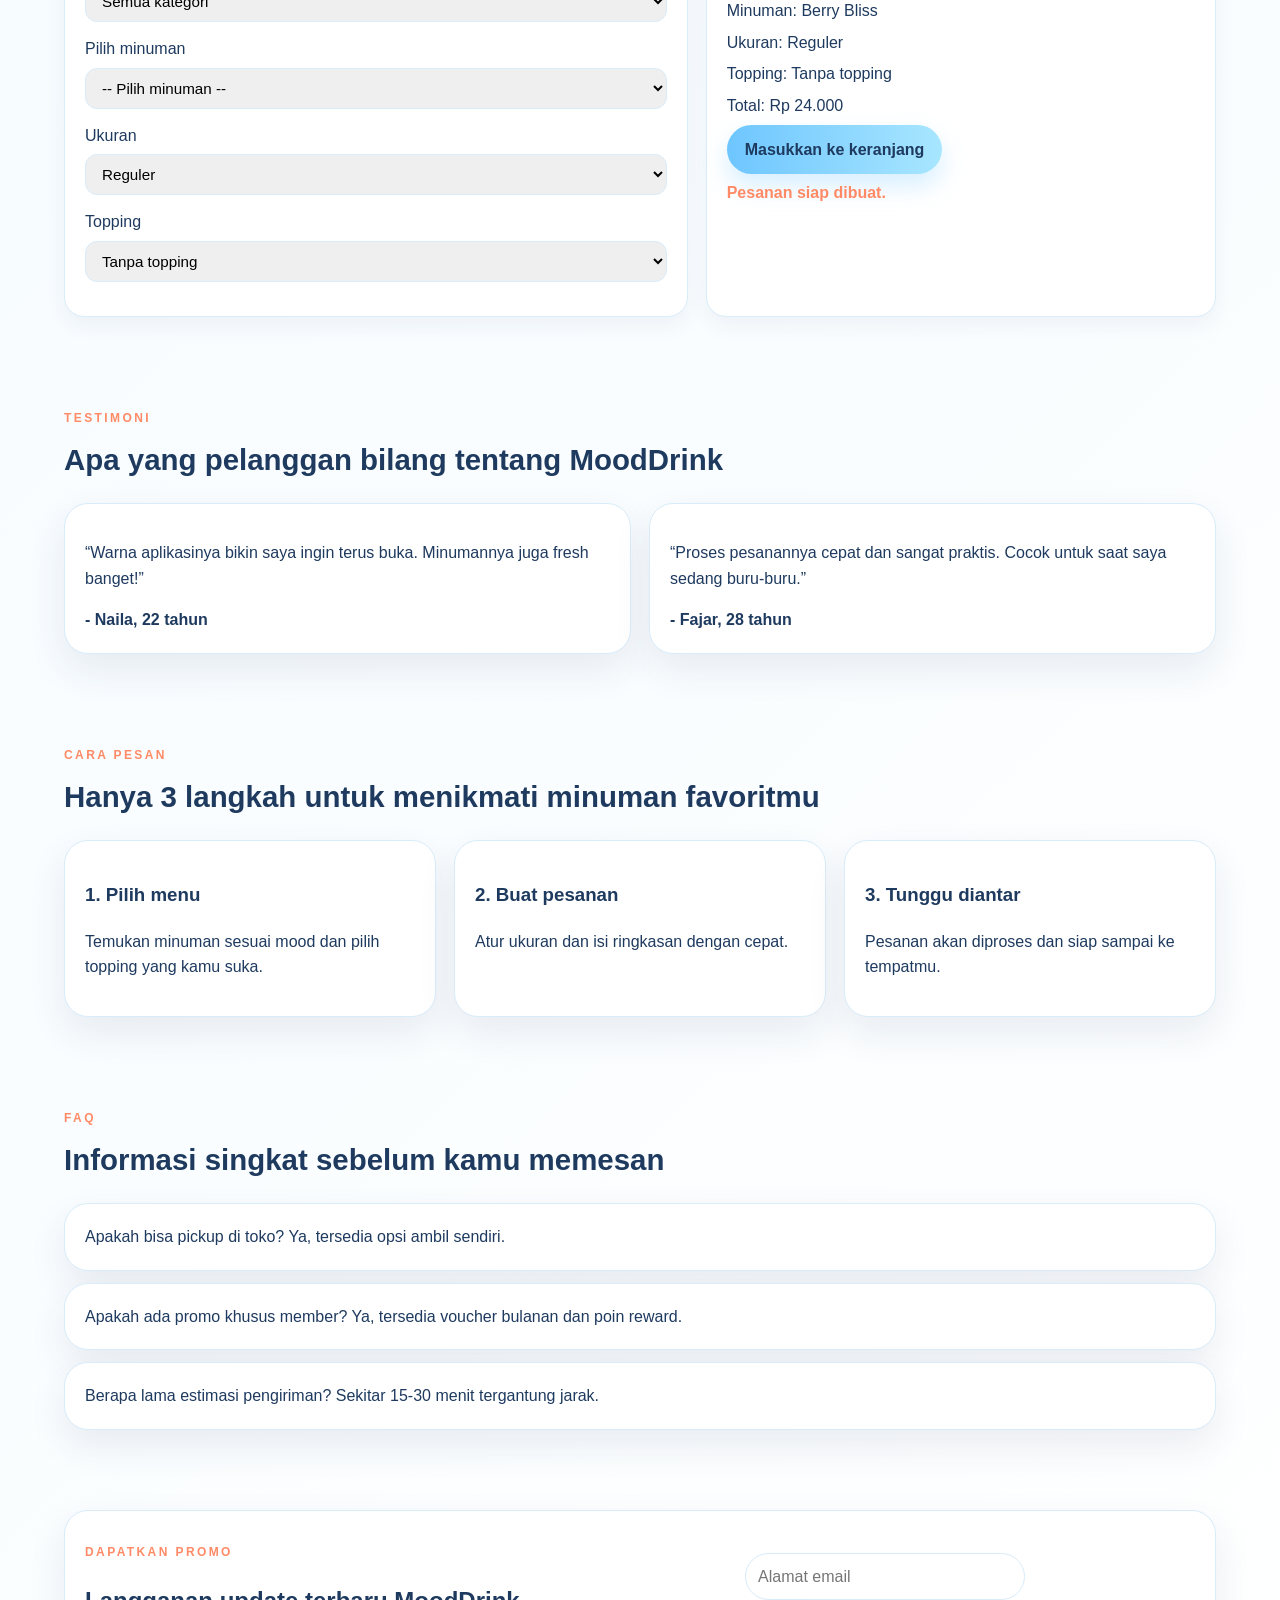
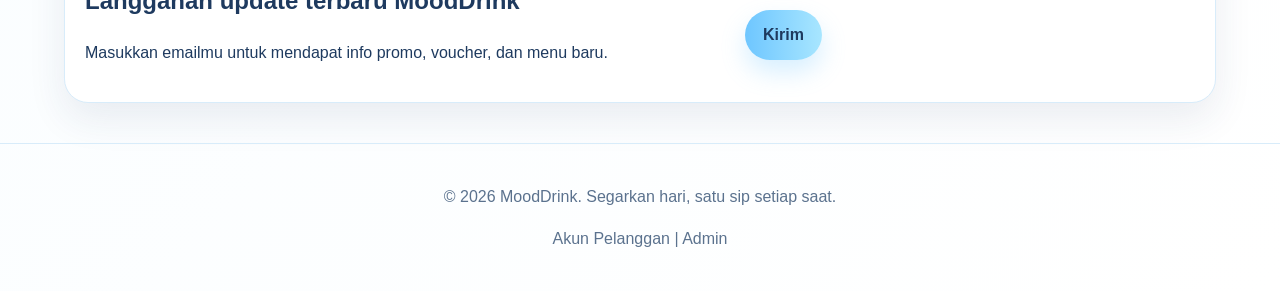
==== commit 27cb4d6a: "commit keduaqu" ====
--- a/lamdingpage/index.html
+++ b/lamdingpage/index.html
@@ -8,13 +8,14 @@
       name="description"
       content="MoodDrink adalah toko online minuman segar dengan desain warna ceria, menu variatif, dan pemesanan praktis."
     />
-    <link rel="stylesheet" href="styles.css" />
+    <link rel="icon" type="image/svg+xml" href="mooddrink-icon.svg?v=2" />
+    <link rel="stylesheet" href="styles.css?v=2" />
   </head>
   <body>
     <header class="topbar">
       <a class="brand" href="#home">
         <span class="brand-mark" aria-label="MoodDrink logo">
-          <span class="brand-mark-cup"></span>
+          <img src="mooddrink-icon.svg?v=2" alt="" />
         </span>
         <span>MoodDrink</span>
       </a>
@@ -51,14 +52,15 @@
           </ul>
         </div>
         <div class="hero-card">
-          <img class="hero-product-image" src="https://images.unsplash.com/photo-1622597467836-f3285f2131b8?auto=format&fit=crop&w=700&q=80" alt="Mango smoothie segar" />
+          <img class="hero-product-image" id="hero-best-seller-image" src="https://images.unsplash.com/photo-1622597467836-f3285f2131b8?auto=format&fit=crop&w=700&q=80" alt="Mango smoothie segar" />
           <div class="drink-bubble bubble-large"></div>
           <div class="drink-bubble bubble-small"></div>
           <div class="hero-card-inner">
             <p class="eyebrow">Best Seller Hari Ini</p>
-            <h3>Mango Chill Smoothie</h3>
-            <p>Rasa mangga segar + yogurt lembut</p>
-            <strong>Rp 28.000</strong>
+            <h3 id="hero-best-seller-name">Mango Chill Smoothie</h3>
+            <p id="hero-best-seller-desc">Rasa mangga segar + yogurt lembut</p>
+            <strong id="hero-best-seller-price">Rp 28.000</strong>
+            <p class="mini-note" id="hero-best-seller-sold">Terjual terbanyak hari ini</p>
             <button class="btn btn-primary hero-order-btn" id="hero-best-seller-btn" type="button">Checkout</button>
           </div>
         </div>
@@ -450,13 +452,13 @@
             </select>
           </label>
         </div>
-        <div style="display:flex;gap:10px;margin-top:12px;">
+        <div class="modal-actions">
           <button class="btn btn-primary modal-add-btn" id="product-modal-add">Tambah ke keranjang</button>
           <button class="btn btn-secondary" id="product-modal-close-2">Tutup</button>
         </div>
       </div>
     </div>
 
-    <script src="script.js"></script>
+    <script src="script.js?v=3"></script>
   </body>
 </html>
--- a/lamdingpage/styles.css
+++ b/lamdingpage/styles.css
@@ -1,37 +1,47 @@
 :root {
-  --mint: #7ed957;
-  --lemon: #fff176;
-  --coral: #ff8a65;
-  --sky: #aedff7;
-  --cream: #fffdf7;
-  --text: #274033;
-  --muted: #5f6f64;
-  --border: #e8f2e7;
-  --shadow: 0 12px 30px rgba(39, 64, 51, 0.08);
+  --primary: #6EC6FF;
+  --soft-cyan: #A8E6FF;
+  --coral: #FF8A65;
+  --sky: var(--primary);
+  --cream: #FFF8F0;
+  --white: #FFFFFF;
+  --text: #1E3A5F;
+  --muted: #5B728E;
+  --border: #D8ECFA;
+  --shadow: 0 16px 38px rgba(30, 58, 95, 0.09);
 }
 
 * { box-sizing: border-box; }
-html { scroll-behavior: smooth; }
+html {
+  scroll-behavior: smooth;
+  overflow-x: hidden;
+}
 body {
   margin: 0;
   font-family: Arial, Helvetica, sans-serif;
-  background: linear-gradient(135deg, var(--cream), #f7fff4);
+  background: linear-gradient(135deg, var(--cream) 0%, #F4FBFF 48%, #FFFFFF 100%);
   color: var(--text);
   line-height: 1.6;
+  overflow-x: hidden;
 }
 a { text-decoration: none; color: inherit; }
-button, input, select { font: inherit; }
+img, video, canvas, svg, table { max-width: 100%; }
+img, video { height: auto; display: block; }
+button, input, select, textarea { font: inherit; max-width: 100%; }
+table { width: 100%; border-collapse: collapse; }
 
 .topbar {
   display: flex;
   justify-content: space-between;
   align-items: center;
-  padding: 18px 24px;
+  gap: 14px;
+  padding: 18px clamp(16px, 3vw, 24px);
   position: sticky;
   top: 0;
-  background: rgba(255, 253, 247, 0.95);
+  background: rgba(255, 255, 255, 0.88);
   backdrop-filter: blur(8px);
   z-index: 100;
+  width: 100%;
 }
 
 .brand { display: flex; align-items: center; gap: 10px; font-weight: 700; font-size: 1.1rem; }
@@ -40,15 +50,20 @@
   align-items: center;
   justify-content: center;
   width: 46px; height: 46px;
-  border-radius: 16px;
-  background: linear-gradient(135deg, #fff4b8 0%, var(--mint) 55%, #74d16b 100%);
-  box-shadow: 0 10px 24px rgba(126, 217, 87, 0.25);
+  border-radius: 50%;
+  background: transparent;
+  box-shadow: 0 10px 24px rgba(110, 198, 255, 0.24);
   position: relative;
   overflow: hidden;
 }
+.brand-mark img {
+  width: 100%;
+  height: 100%;
+  object-fit: contain;
+}
 .brand-mark-cup {
   width: 20px; height: 18px;
-  border: 2px solid #2d4538;
+  border: 2px solid var(--text);
   border-radius: 0 0 10px 10px;
   border-top: 0;
   position: relative;
@@ -59,9 +74,9 @@
   position: absolute;
   top: -9px; left: 2px;
   width: 10px; height: 9px;
-  border-top: 2px solid #2d4538;
-  border-left: 2px solid #2d4538;
-  border-right: 2px solid #2d4538;
+  border-top: 2px solid var(--text);
+  border-left: 2px solid var(--text);
+  border-right: 2px solid var(--text);
   border-radius: 8px 8px 0 0;
   background: rgba(255,255,255,0.45);
 }
@@ -75,27 +90,27 @@
   box-shadow: 0 0 0 2px rgba(255,255,255,0.45);
 }
 .brand-mark::before {
-  content: '';
+  content: none;
   position: absolute;
   bottom: 6px; right: 5px;
   width: 12px; height: 10px;
-  background: linear-gradient(135deg, #4fbf6f, #8be77b);
+  background: linear-gradient(135deg, #BEEFFF, var(--sky));
   border-radius: 12px 0 12px 0;
   transform: rotate(-18deg);
 }
 .brand-mark::after {
-  content: '';
+  content: none;
   position: absolute;
   top: 4px; left: 4px;
   width: 8px; height: 8px;
   border-radius: 50%;
   background: rgba(255,255,255,0.7);
 }
-.nav-links { display: flex; gap: 18px; color: var(--muted); }
+.nav-links { display: flex; flex-wrap: wrap; justify-content: center; gap: 12px 18px; color: var(--muted); }
 .login-pill {
   border-radius: 999px;
   padding: 10px 16px;
-  background: linear-gradient(90deg, var(--mint), var(--lemon));
+  background: linear-gradient(90deg, var(--sky), var(--soft-cyan));
   color: var(--text);
   font-weight: 800;
   white-space: nowrap;
@@ -108,17 +123,18 @@
   color: white;
   font-weight: 700;
   cursor: pointer;
+  white-space: nowrap;
 }
 .cart-pill span { margin-left: 6px; }
 .menu-toggle { display: none; border: none; background: none; font-size: 1.3rem; }
 
 .hero {
   display: grid;
-  grid-template-columns: 1.2fr 0.8fr;
+  grid-template-columns: minmax(0, 1.2fr) minmax(320px, 0.8fr);
   gap: 32px;
-  padding: 56px 24px 36px;
-  align-items: center;
-  max-width: 1200px;
+  padding: 56px clamp(16px, 3vw, 24px) 36px;
+  align-items: center;
+  width: min(1200px, 100%);
   margin: 0 auto;
 }
 .eyebrow {
@@ -139,18 +155,28 @@
   font-weight: 700;
   border: none;
   cursor: pointer;
-}
-.btn-primary { background: linear-gradient(90deg, var(--mint), var(--lemon)); color: var(--text); }
+  transition: transform 180ms ease, box-shadow 180ms ease, background 180ms ease, border-color 180ms ease;
+}
+.btn:hover { transform: translateY(-2px); }
+.btn-primary {
+  background: linear-gradient(90deg, var(--sky), var(--soft-cyan));
+  color: var(--text);
+  box-shadow: 0 12px 24px rgba(110, 198, 255, 0.28);
+}
+.btn-primary:hover { box-shadow: 0 16px 30px rgba(110, 198, 255, 0.36); }
 .btn-secondary { border: 1px solid var(--border); background: white; color: var(--text); }
+.btn-secondary:hover { border-color: rgba(110, 198, 255, 0.7); box-shadow: 0 12px 24px rgba(30, 58, 95, 0.08); }
 .hero-highlights { list-style: none; padding: 0; display: flex; flex-wrap: wrap; gap: 12px; color: var(--muted); }
+.hero-highlights li { max-width: 100%; }
 .hero-card {
-  background: linear-gradient(135deg, var(--sky), white);
+  background: linear-gradient(135deg, var(--soft-cyan), white);
   padding: 24px;
   border-radius: 28px;
   min-height: 320px;
+  width: 100%;
   position: relative;
   overflow: hidden;
-  box-shadow: 0 18px 40px rgba(87, 122, 93, 0.12);
+  box-shadow: 0 18px 40px rgba(30, 58, 95, 0.12);
 }
 .drink-bubble { position: absolute; border-radius: 50%; background: rgba(255,255,255,0.6); }
 .bubble-large { width: 180px; height: 180px; top: -40px; right: -40px; }
@@ -162,36 +188,36 @@
   height: 220px;
   object-fit: cover;
   border-radius: 24px;
-  box-shadow: 0 16px 32px rgba(39, 64, 51, 0.16);
+  box-shadow: 0 16px 32px rgba(30, 58, 95, 0.16);
   z-index: 1;
 }
 .hero-card-inner {
   position: relative;
   z-index: 1;
-  background: rgba(255,255,255,0.92);
+  background: rgba(255,255,255,0.94);
   border-radius: 24px;
   padding: 24px;
   margin-top: 70px;
   margin-right: 50px;
-  max-width: 250px;
+  width: min(250px, 100%);
 }
 .hero-card-inner h3 { margin: 0 0 6px; }
 .hero-card-inner p, .hero-card-inner span, .hero-card-inner strong { display: block; }
 .hero-order-btn { margin-top: 14px; }
 
-.stats { display: grid; grid-template-columns: repeat(3, 1fr); gap: 16px; max-width: 1200px; margin: 0 auto 40px; padding: 0 24px; }
+.stats { display: grid; grid-template-columns: repeat(3, minmax(0, 1fr)); gap: 16px; width: min(1200px, 100%); margin: 0 auto 40px; padding: 0 clamp(16px, 3vw, 24px); }
 .stats > div { background: white; padding: 18px; border-radius: 18px; text-align: center; border: 1px solid var(--border); }
 .stats strong { display: block; font-size: 1.2rem; }
 
-.section { max-width: 1200px; margin: 0 auto; padding: 40px 24px; }
+.section { width: min(1200px, 100%); margin: 0 auto; padding: 40px clamp(16px, 3vw, 24px); }
 .section-heading { margin-bottom: 20px; }
 .section-heading h2 { margin: 0; font-size: clamp(1.4rem, 2.3vw, 1.9rem); }
 .product-grid, .feature-grid, .testimonial-grid, .category-grid, .step-grid { display: grid; gap: 18px; }
-.product-grid { grid-template-columns: repeat(4, 1fr); }
-.feature-grid { grid-template-columns: repeat(3, 1fr); }
-.testimonial-grid { grid-template-columns: repeat(2, 1fr); }
-.category-grid { grid-template-columns: repeat(4, 1fr); }
-.step-grid { grid-template-columns: repeat(3, 1fr); }
+.product-grid { grid-template-columns: repeat(4, minmax(0, 1fr)); }
+.feature-grid { grid-template-columns: repeat(3, minmax(0, 1fr)); }
+.testimonial-grid { grid-template-columns: repeat(2, minmax(0, 1fr)); }
+.category-grid { grid-template-columns: repeat(4, minmax(0, 1fr)); }
+.step-grid { grid-template-columns: repeat(3, minmax(0, 1fr)); }
 .product-card, .feature-card, .testimonial-card, .faq-item, .category-card, .step-card, .newsletter-card, .cart-panel, .checkout-card, .profile-card, .history-card, .auth-card, .notification-card {
   background: white;
   border: 1px solid var(--border);
@@ -205,14 +231,15 @@
   gap: 14px;
   align-items: stretch;
   min-height: 380px;
+  min-width: 0;
   transition: transform 220ms ease, box-shadow 220ms ease;
 }
 .product-card:hover {
   transform: translateY(-8px);
-  box-shadow: 0 24px 40px rgba(39, 64, 51, 0.14);
-}
-.product-card h3 { margin: 0; font-size: 1.12rem; color: #243838; }
-.product-card p { margin: 0; color: #5f6f64; line-height: 1.55; }
+  box-shadow: 0 24px 40px rgba(30, 58, 95, 0.14);
+}
+.product-card h3 { margin: 0; font-size: 1.12rem; color: var(--text); }
+.product-card p { margin: 0; color: var(--muted); line-height: 1.55; }
 .product-card span { display: inline-block; font-weight: 700; color: var(--coral); margin-top: 6px; }
 .product-meta { display: flex; flex-wrap: wrap; gap: 8px; }
 .tag {
@@ -220,7 +247,7 @@
   align-items: center;
   width: fit-content;
   border-radius: 999px;
-  background: #f5f5f5;
+  background: #F2FAFF;
   color: var(--muted);
   font-size: 0.78rem;
   font-weight: 700;
@@ -228,11 +255,12 @@
 }
 .product-thumb {
   width: 100%;
-  height: 210px;
+  aspect-ratio: 4 / 3;
+  height: auto;
   object-fit: cover;
   border-radius: 22px;
   margin-bottom: 8px;
-  box-shadow: 0 12px 28px rgba(39, 64, 51, 0.12);
+  box-shadow: 0 12px 28px rgba(30, 58, 95, 0.12);
 }
 .product-card .btn {
   margin-top: auto;
@@ -242,7 +270,7 @@
 .category-icon { font-size: 2rem; }
 .catalog-toolbar {
   display: grid;
-  grid-template-columns: repeat(4, 1fr);
+  grid-template-columns: repeat(4, minmax(0, 1fr));
   gap: 12px;
   margin-bottom: 18px;
 }
@@ -261,18 +289,19 @@
   color: var(--text);
 }
 .newsletter-card { display: flex; align-items: center; justify-content: space-between; gap: 20px; }
+.newsletter-card > * { min-width: 0; }
 .subscribe-form { display: flex; gap: 10px; flex-wrap: wrap; }
-.subscribe-form input { min-width: 240px; padding: 10px 12px; border-radius: 999px; border: 1px solid var(--border); }
+.subscribe-form input { width: min(280px, 100%); min-width: min(240px, 100%); padding: 10px 12px; border-radius: 999px; border: 1px solid var(--border); }
 .subscribe-message { color: var(--coral); font-weight: 700; margin-top: 8px; }
 
 .promo-banner {
-  max-width: 1200px; margin: 24px auto 40px; padding: 24px; border-radius: 24px;
-  background: linear-gradient(90deg, var(--mint), var(--lemon));
+  width: min(calc(100% - 32px), 1152px); margin: 24px auto 40px; padding: 24px; border-radius: 24px;
+  background: linear-gradient(90deg, var(--sky), var(--soft-cyan));
   display: flex; align-items: center; justify-content: space-between; gap: 16px;
 }
 .order-section { padding-top: 20px; }
-.order-layout { display: grid; grid-template-columns: 1.1fr 0.9fr; gap: 18px; }
-.order-panel, .order-summary { background: white; border: 1px solid var(--border); border-radius: 20px; padding: 20px; box-shadow: 0 8px 22px rgba(39, 64, 51, 0.05); }
+.order-layout { display: grid; grid-template-columns: minmax(0, 1.1fr) minmax(280px, 0.9fr); gap: 18px; }
+.order-panel, .order-summary { background: white; border: 1px solid var(--border); border-radius: 20px; padding: 20px; box-shadow: 0 8px 22px rgba(30, 58, 95, 0.06); }
 .select-group { display: flex; flex-direction: column; gap: 6px; margin-bottom: 14px; }
 .select-group select { padding: 10px 12px; border-radius: 12px; border: 1px solid var(--border); font-size: 0.95rem; }
 .order-summary h3 { margin-top: 0; }
@@ -296,16 +325,16 @@
 .cart-list, .history-list { display: grid; gap: 12px; margin-top: 14px; }
 .cart-item, .history-item, .notification-item {
   display: grid;
-  grid-template-columns: auto 1fr auto;
+  grid-template-columns: auto minmax(0, 1fr) auto;
   gap: 12px;
   align-items: center;
   padding: 12px;
   border: 1px solid var(--border);
   border-radius: 16px;
-  background: #fffefb;
+  background: #FFFFFF;
 }
 .history-item, .notification-item {
-  grid-template-columns: 1fr auto;
+  grid-template-columns: minmax(0, 1fr) auto;
 }
 .cart-select {
   display: inline-flex;
@@ -317,14 +346,14 @@
 .cart-select input {
   width: 18px;
   height: 18px;
-  accent-color: var(--mint);
+  accent-color: var(--sky);
   cursor: pointer;
 }
 .notification-card { display: grid; gap: 12px; }
 .notification-list { display: grid; gap: 10px; }
 .notification-item.unread {
-  background: #f7fff4;
-  border-color: rgba(126, 217, 87, 0.45);
+  background: #F2FAFF;
+  border-color: rgba(110, 198, 255, 0.45);
 }
 .notification-read-btn:disabled {
   opacity: 0.6;
@@ -387,7 +416,7 @@
 .mini-note { color: var(--muted); font-size: 0.92rem; margin: 8px 0 0; }
 .auth-card {
   display: grid;
-  grid-template-columns: 1fr auto auto;
+  grid-template-columns: minmax(0, 1fr) auto auto;
   align-items: center;
   gap: 14px;
   margin-bottom: 18px;
@@ -400,7 +429,7 @@
   justify-content: flex-end;
 }
 .login-form input {
-  width: 180px;
+  width: min(180px, 100%);
   border: 1px solid var(--border);
   border-radius: 999px;
   padding: 10px 12px;
@@ -408,12 +437,12 @@
 .profile-card { display: grid; gap: 12px; }
 .loyalty-badge {
   border-radius: 999px;
-  background: linear-gradient(90deg, var(--lemon), var(--mint));
+  background: linear-gradient(90deg, var(--soft-cyan), var(--sky));
   padding: 7px 11px;
   font-weight: 800;
 }
 .checkout-preview {
-  background: #f7fff4;
+  background: #F2FAFF;
   border: 1px solid var(--border);
   border-radius: 14px;
   padding: 10px 12px;
@@ -425,7 +454,7 @@
   border: 1px solid var(--border);
   border-radius: 16px;
   padding: 12px;
-  background: #fffefb;
+  background: #FFFFFF;
 }
 .payment-fields {
   display: grid;
@@ -433,7 +462,7 @@
 }
 .qris-panel {
   display: grid;
-  grid-template-columns: 96px 1fr;
+  grid-template-columns: 96px minmax(0, 1fr);
   gap: 12px;
   align-items: center;
 }
@@ -469,13 +498,13 @@
 }
 .variant-grid {
   display: grid;
-  grid-template-columns: repeat(2, 1fr);
+  grid-template-columns: repeat(2, minmax(0, 1fr));
   gap: 10px;
   margin-top: 12px;
 }
 
 .modal-overlay {
-  position: fixed; inset: 0; background: rgba(8, 20, 16, 0.45); display: none; align-items: center; justify-content: center; padding: 20px; z-index: 200;
+  position: fixed; inset: 0; background: rgba(30, 58, 95, 0.42); display: none; align-items: center; justify-content: center; padding: 20px; z-index: 200;
 }
 .modal-overlay.active { display: flex; }
 .modal-box { background: white; border-radius: 24px; padding: 24px; width: min(560px, 100%); max-height: calc(100vh - 40px); overflow: auto; position: relative; }
@@ -483,6 +512,7 @@
 .modal-box form { display: grid; gap: 12px; }
 .modal-box label { display: grid; gap: 6px; font-weight: 600; }
 .modal-box input, .modal-box select { padding: 10px 12px; border-radius: 12px; border: 1px solid var(--border); }
+.modal-actions { display: flex; flex-wrap: wrap; gap: 10px; margin-top: 12px; }
 
 .customer-shell {
   display: grid;
@@ -539,7 +569,7 @@
 
 /* Product card micro-interactions */
 .product-card { transition: transform 220ms ease, box-shadow 220ms ease; }
-.product-card:hover { transform: translateY(-6px) scale(1.01); box-shadow: 0 20px 40px rgba(39,64,51,0.12); }
+.product-card:hover { transform: translateY(-6px) scale(1.01); box-shadow: 0 20px 40px rgba(30, 58, 95, 0.13); }
 
 /* Product modal specific */
 #product-modal .modal-box { animation: scaleIn 220ms ease; }
@@ -549,25 +579,38 @@
 .hero-copy, .hero-card { transform-origin: center; animation: floatIn 480ms cubic-bezier(.2,.9,.24,1); }
 @keyframes floatIn { from { transform: translateY(6px); opacity: 0; } to { transform: translateY(0); opacity: 1; } }
 
-.footer { text-align: center; padding: 24px; color: var(--muted); border-top: 1px solid var(--border); }
-
-@media (max-width: 860px) {
-  .hero, .product-grid, .feature-grid, .testimonial-grid, .stats, .category-grid, .step-grid, .catalog-toolbar { grid-template-columns: 1fr 1fr; }
+.footer { text-align: center; padding: 24px 16px; color: var(--muted); border-top: 1px solid var(--border); }
+
+@media (max-width: 1200px) {
+  .product-grid, .category-grid { grid-template-columns: repeat(3, minmax(0, 1fr)); }
+  .hero { gap: 24px; }
+}
+
+@media (max-width: 992px) {
+  .topbar { align-items: flex-start; flex-wrap: wrap; }
+  .brand { margin-right: auto; }
+  .nav-links { order: 4; width: 100%; justify-content: flex-start; }
   .hero { grid-template-columns: 1fr; }
+  .hero-card { max-width: 680px; }
+  .product-grid, .category-grid, .catalog-toolbar { grid-template-columns: repeat(2, minmax(0, 1fr)); }
+  .feature-grid, .step-grid { grid-template-columns: repeat(2, minmax(0, 1fr)); }
   .checkout-layout, .account-layout { grid-template-columns: 1fr; }
   .customer-login-card { grid-template-columns: 1fr; }
   .newsletter-card { flex-direction: column; align-items: flex-start; }
   .auth-card { grid-template-columns: 1fr; align-items: stretch; }
   .login-form { justify-content: flex-start; }
 }
-@media (max-width: 640px) {
+
+@media (max-width: 768px) {
   .menu-toggle { display: block; }
-  .nav-links { display: none; position: absolute; top: 60px; right: 16px; flex-direction: column; background: white; padding: 12px; border-radius: 12px; border: 1px solid var(--border); }
+  .topbar { align-items: center; flex-wrap: nowrap; }
+  .brand span:last-child { display: none; }
+  .nav-links { display: none; position: absolute; top: calc(100% - 4px); left: 16px; right: 16px; width: auto; flex-direction: column; background: white; padding: 12px; border-radius: 12px; border: 1px solid var(--border); box-shadow: var(--shadow); }
   .nav-links.active { display: flex; }
-  .cart-pill { display: none; }
   .login-pill { padding: 9px 13px; }
-  .hero, .product-grid, .feature-grid, .testimonial-grid, .stats, .promo-banner, .category-grid, .step-grid, .catalog-toolbar, .variant-grid { grid-template-columns: 1fr; }
-  .promo-banner { display: block; }
+  .hero { padding-top: 36px; }
+  .hero, .product-grid, .feature-grid, .testimonial-grid, .stats, .category-grid, .step-grid, .catalog-toolbar, .variant-grid { grid-template-columns: 1fr; }
+  .promo-banner { flex-direction: column; align-items: flex-start; }
   .order-layout { grid-template-columns: 1fr; }
   .cart-item, .history-item, .notification-item { grid-template-columns: 1fr; }
   .admin-order-row { grid-template-columns: 1fr !important; }
@@ -579,4 +622,41 @@
   .login-form .btn { width: 100%; }
   .hero-product-image { position: relative; inset: auto; width: 100%; height: 180px; margin-bottom: 12px; }
   .hero-card-inner { margin: 0; max-width: none; }
-}
+  .modal-box { padding: 22px 18px; }
+  .modal-actions .btn { flex: 1 1 180px; text-align: center; }
+}
+
+@media (max-width: 576px) {
+  .topbar { padding: 14px 16px; gap: 10px; }
+  .brand-mark { width: 42px; height: 42px; border-radius: 50%; }
+  .login-pill, .cart-pill, .btn { padding: 10px 14px; }
+  .cart-pill { font-size: 0.92rem; }
+  .hero, .section { padding-left: 16px; padding-right: 16px; }
+  .hero-card, .product-card, .feature-card, .testimonial-card, .faq-item, .category-card, .step-card, .newsletter-card, .cart-panel, .checkout-card, .order-panel, .order-summary {
+    border-radius: 18px;
+    padding: 16px;
+  }
+  .hero-card { min-height: 0; }
+  .hero-actions, .hero-highlights { flex-direction: column; align-items: stretch; }
+  .hero-actions .btn { width: 100%; text-align: center; }
+  .product-card { min-height: 0; }
+  .product-thumb { border-radius: 16px; }
+  .panel-title-row { align-items: flex-start; flex-direction: column; }
+  .checkout-card .btn, .order-summary .btn, .subscribe-form .btn { width: 100%; text-align: center; }
+  .price-lines { grid-template-columns: minmax(0, 1fr) auto; }
+  .customer-shell { width: min(100% - 32px, 980px); margin: 24px auto; }
+  .customer-login-card, .customer-panel { border-radius: 18px; padding: 18px; }
+}
+
+@media (max-width: 480px) {
+  .cart-pill { display: none; }
+  .eyebrow { letter-spacing: 0.14em; font-size: 0.7rem; }
+  .hero h1 { font-size: clamp(2rem, 12vw, 2.7rem); }
+  .section-heading h2 { font-size: 1.35rem; }
+  .stats > div { padding: 15px 12px; }
+  .qris-code { width: 86px; height: 86px; }
+  .modal-overlay { padding: 12px; }
+  .modal-box { max-height: calc(100vh - 24px); border-radius: 18px; }
+  .variant-grid { gap: 8px; }
+  .footer p { overflow-wrap: anywhere; }
+}
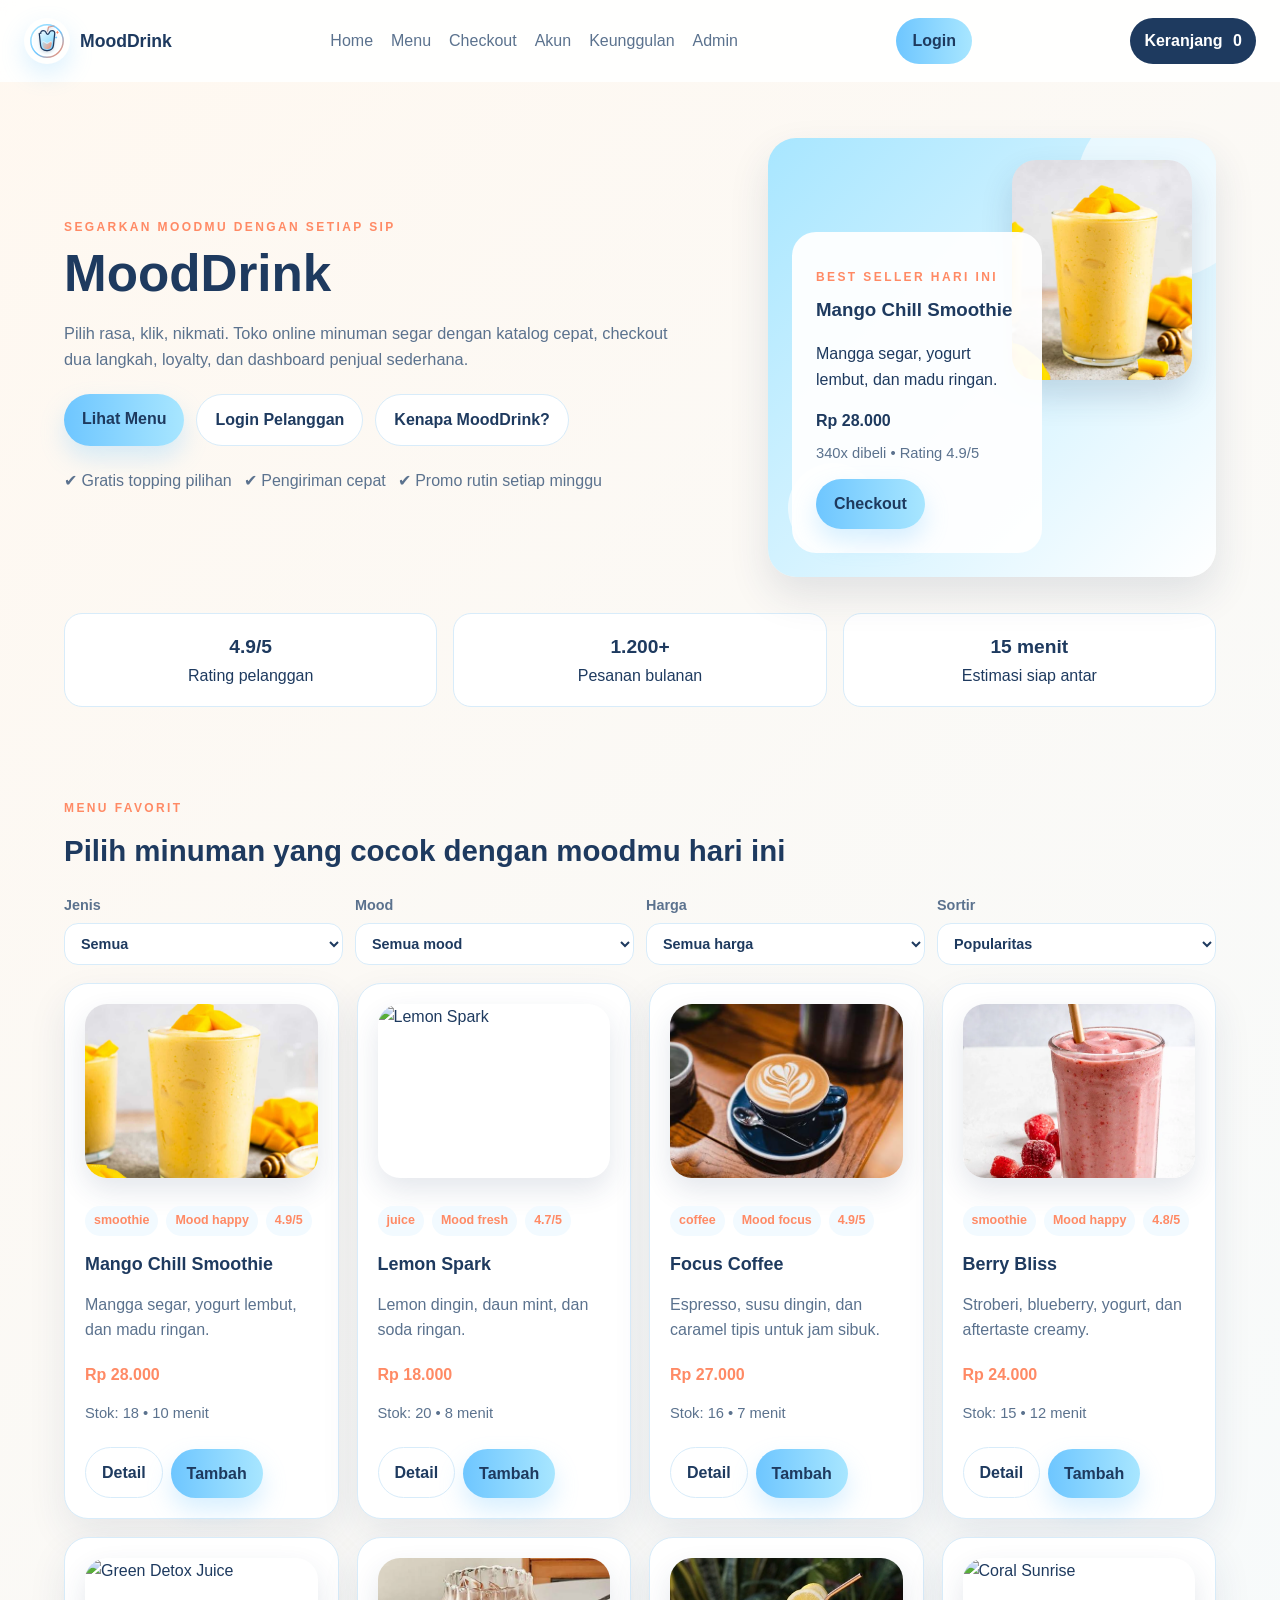
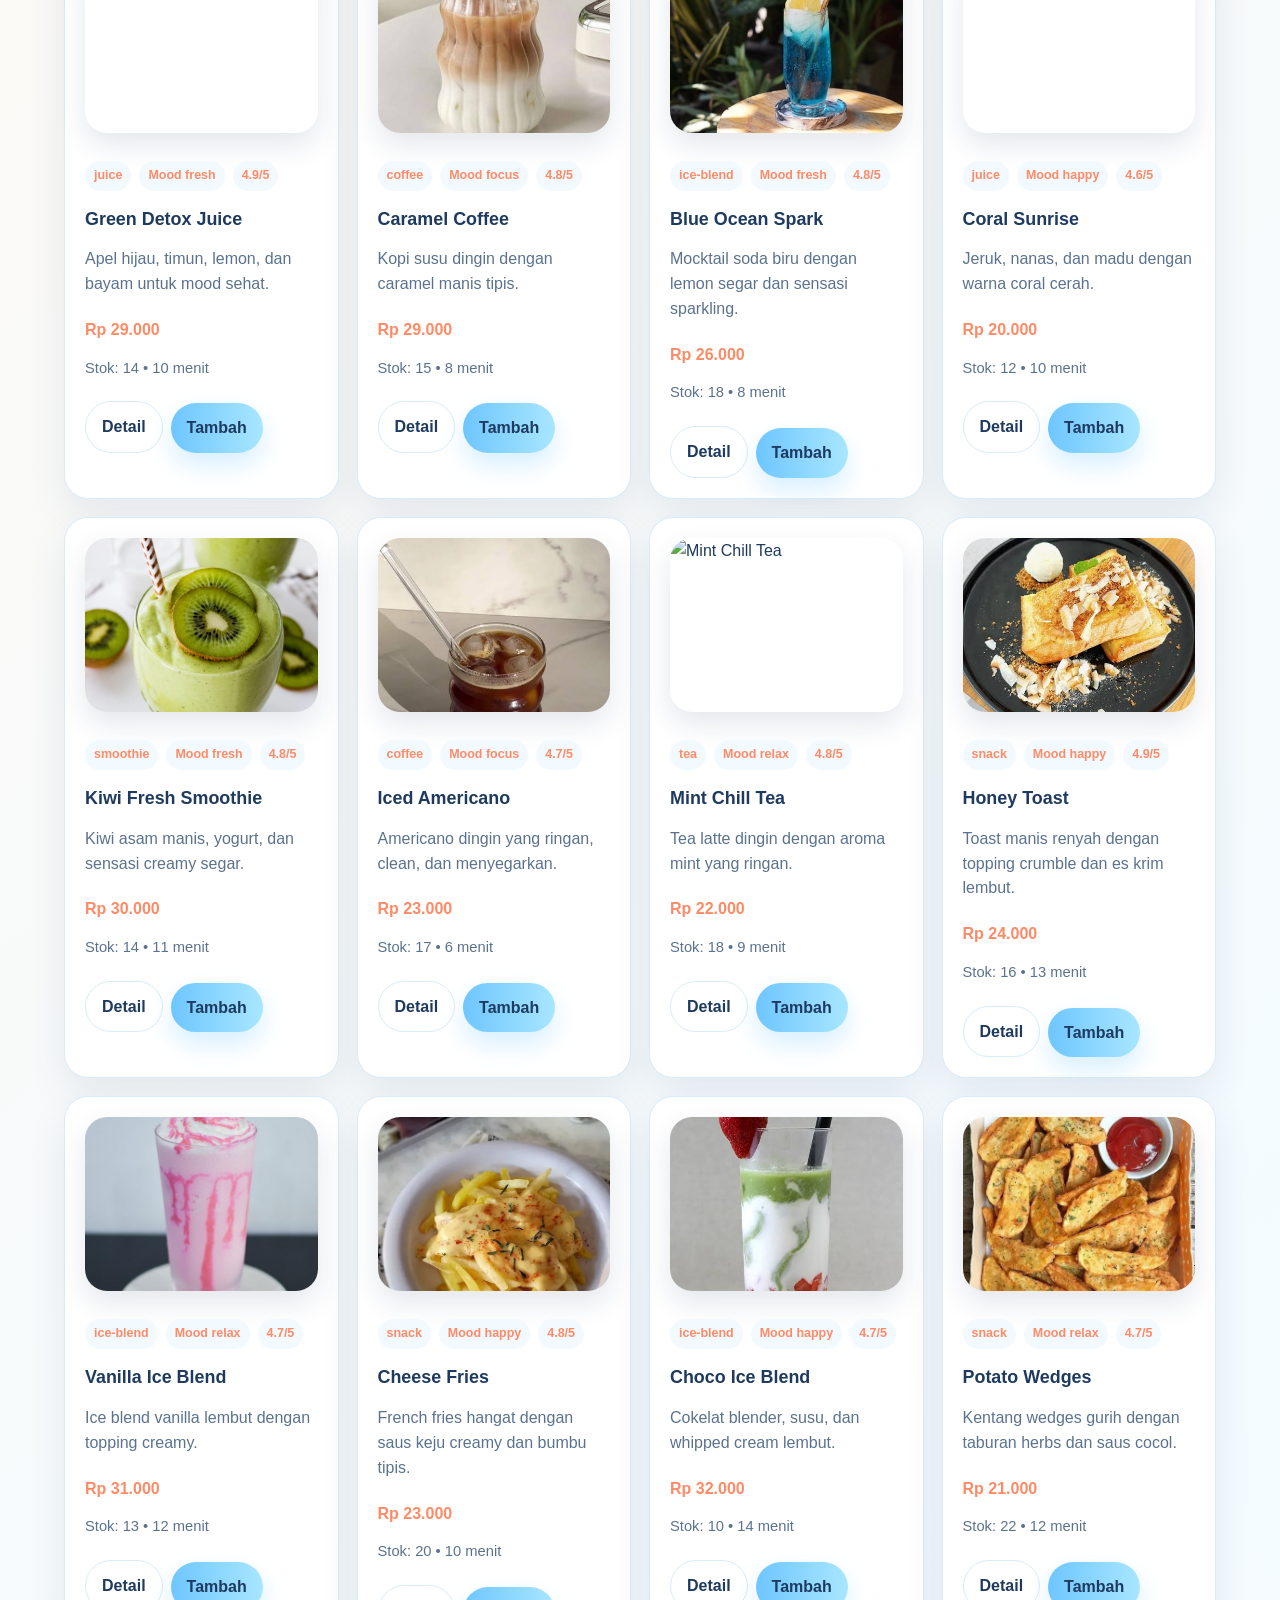
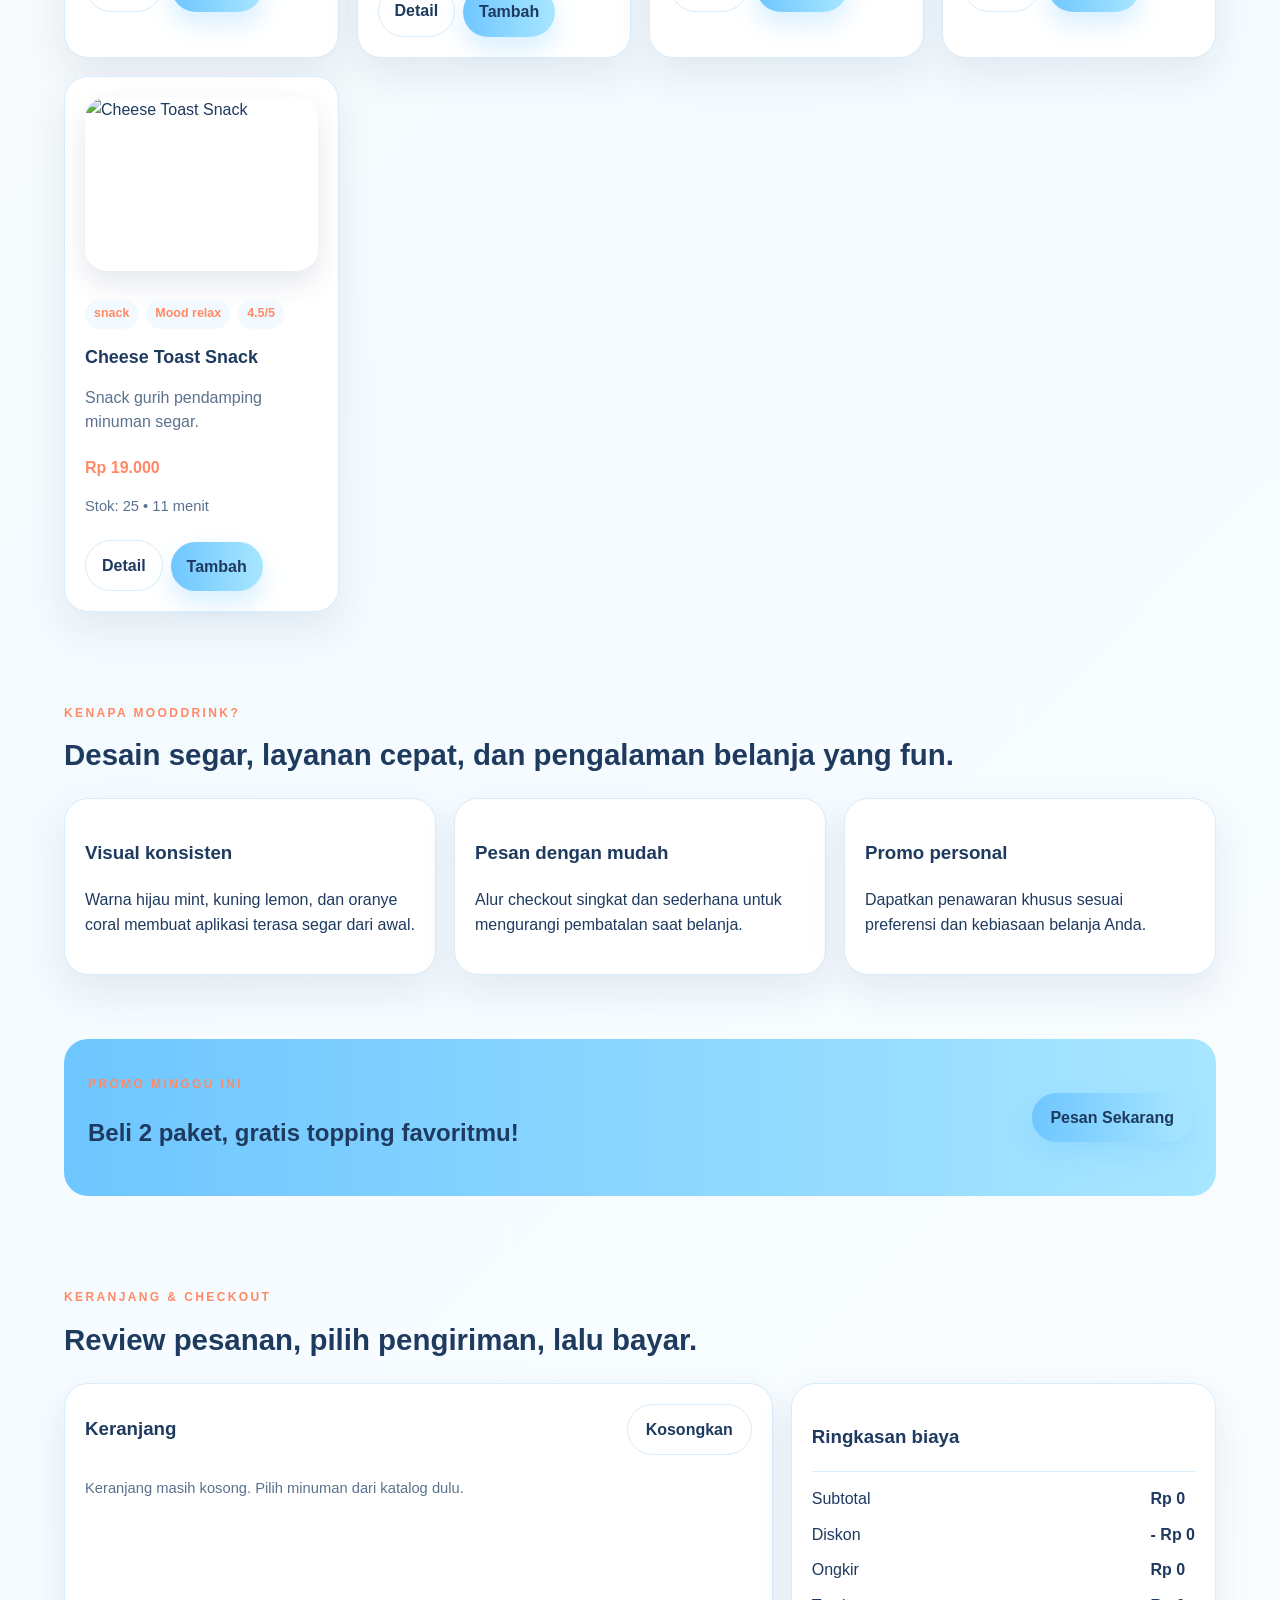
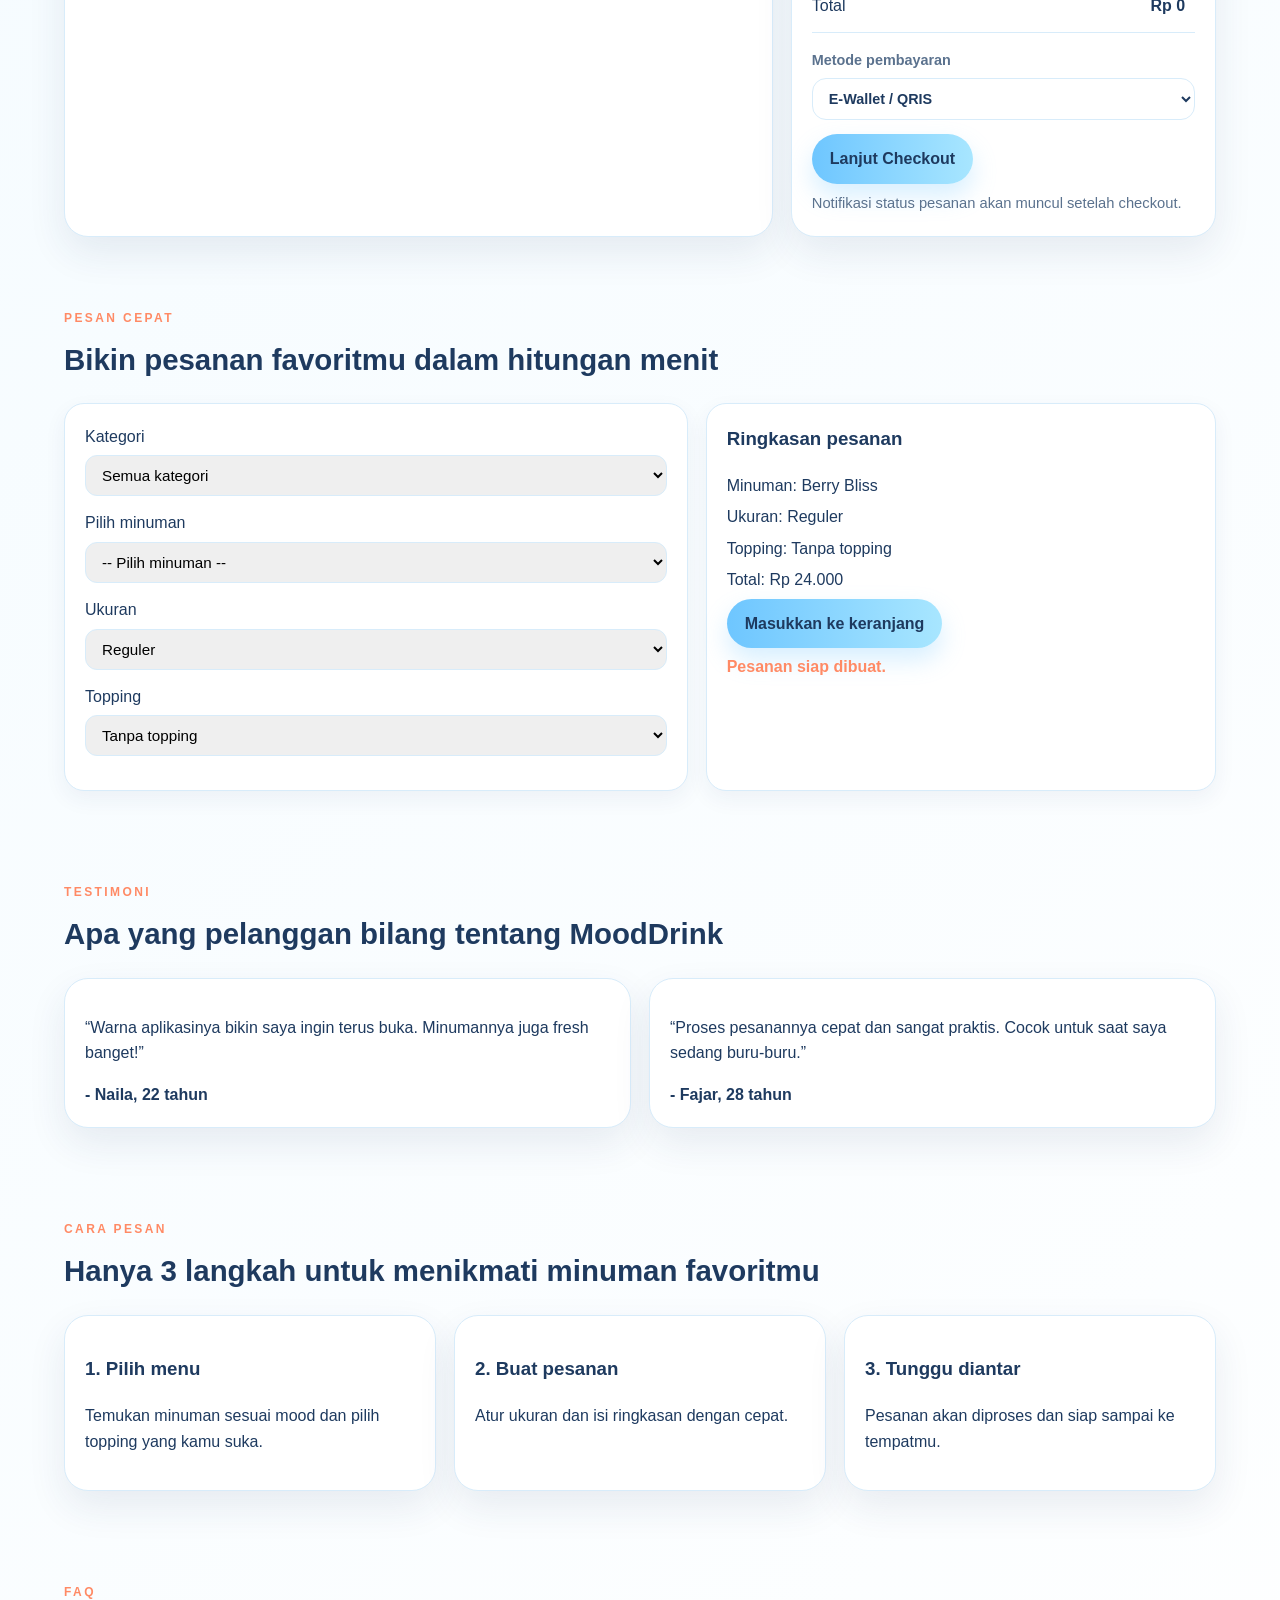
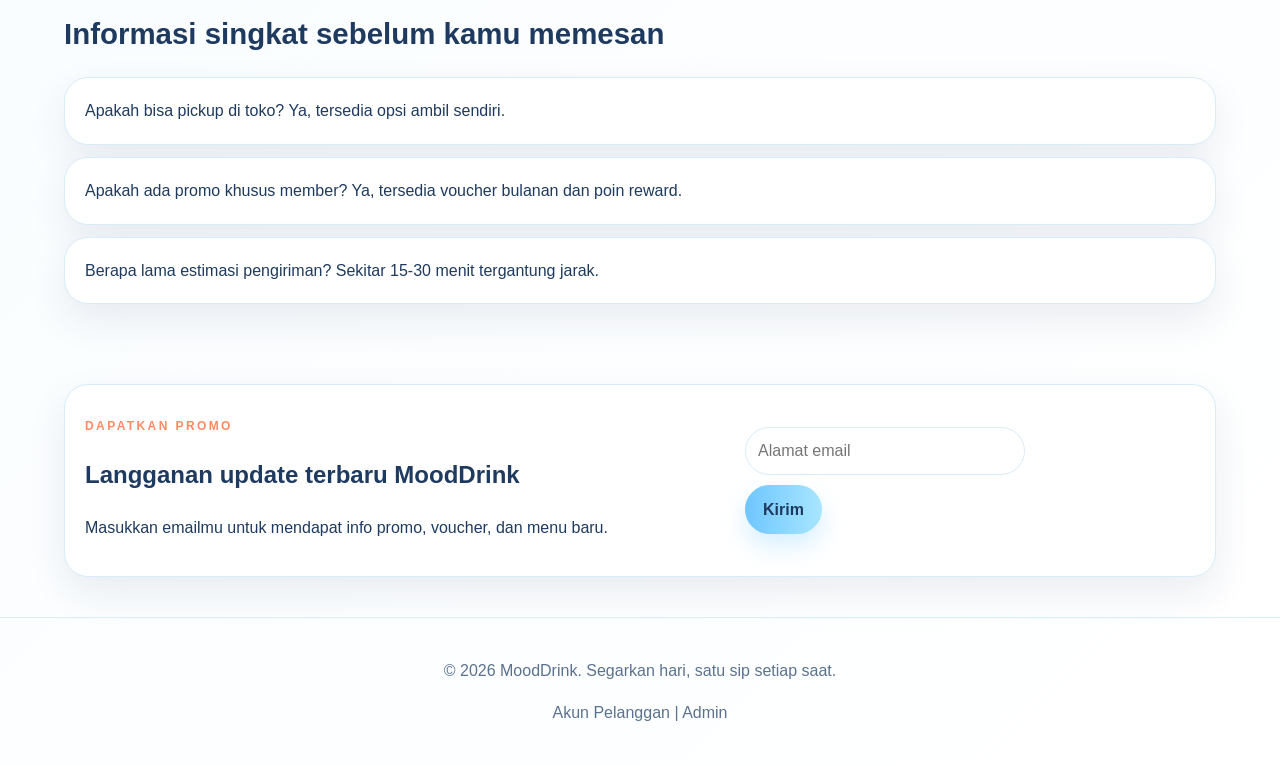
==== commit b7a38127: "commit ketigaqu" ====
--- a/lamdingpage/index.html
+++ b/lamdingpage/index.html
@@ -72,45 +72,6 @@
         <div><strong>15 menit</strong><span>Estimasi siap antar</span></div>
       </section>
 
-      <section class="section categories-section">
-        <div class="section-heading">
-          <p class="eyebrow">Kategori unggulan</p>
-          <h2>Temukan minuman yang sesuai mood dan kebutuhanmu</h2>
-        </div>
-        <div class="category-grid">
-          <article class="category-card">
-            <div class="category-icon">🍹</div>
-            <h3>Juice Fresh</h3>
-            <p>Minuman buah segar yang menyegarkan.</p>
-          </article>
-          <article class="category-card">
-            <div class="category-icon">🧋</div>
-            <h3>Smoothie Creamy</h3>
-            <p>Tekstur lembut dan creamy untuk mood santai.</p>
-          </article>
-          <article class="category-card">
-            <div class="category-icon">☕</div>
-            <h3>Coffee Mood</h3>
-            <p>Perpaduan kopi nikmat dan aroma hangat.</p>
-          </article>
-          <article class="category-card">
-            <div class="category-icon">🫖</div>
-            <h3>Tea Spark</h3>
-            <p>Minuman herbal dan teh segar dengan energi baru.</p>
-          </article>
-          <article class="category-card">
-            <div class="category-icon">🥤</div>
-            <h3>Ice Blend</h3>
-            <p>Minuman blender dingin untuk mood manis.</p>
-          </article>
-          <article class="category-card">
-            <div class="category-icon">🥪</div>
-            <h3>Snack</h3>
-            <p>Camilan ringan pendamping minuman favorit.</p>
-          </article>
-        </div>
-      </section>
-
       <section id="menu" class="section">
         <div class="section-heading">
           <p class="eyebrow">Menu favorit</p>
